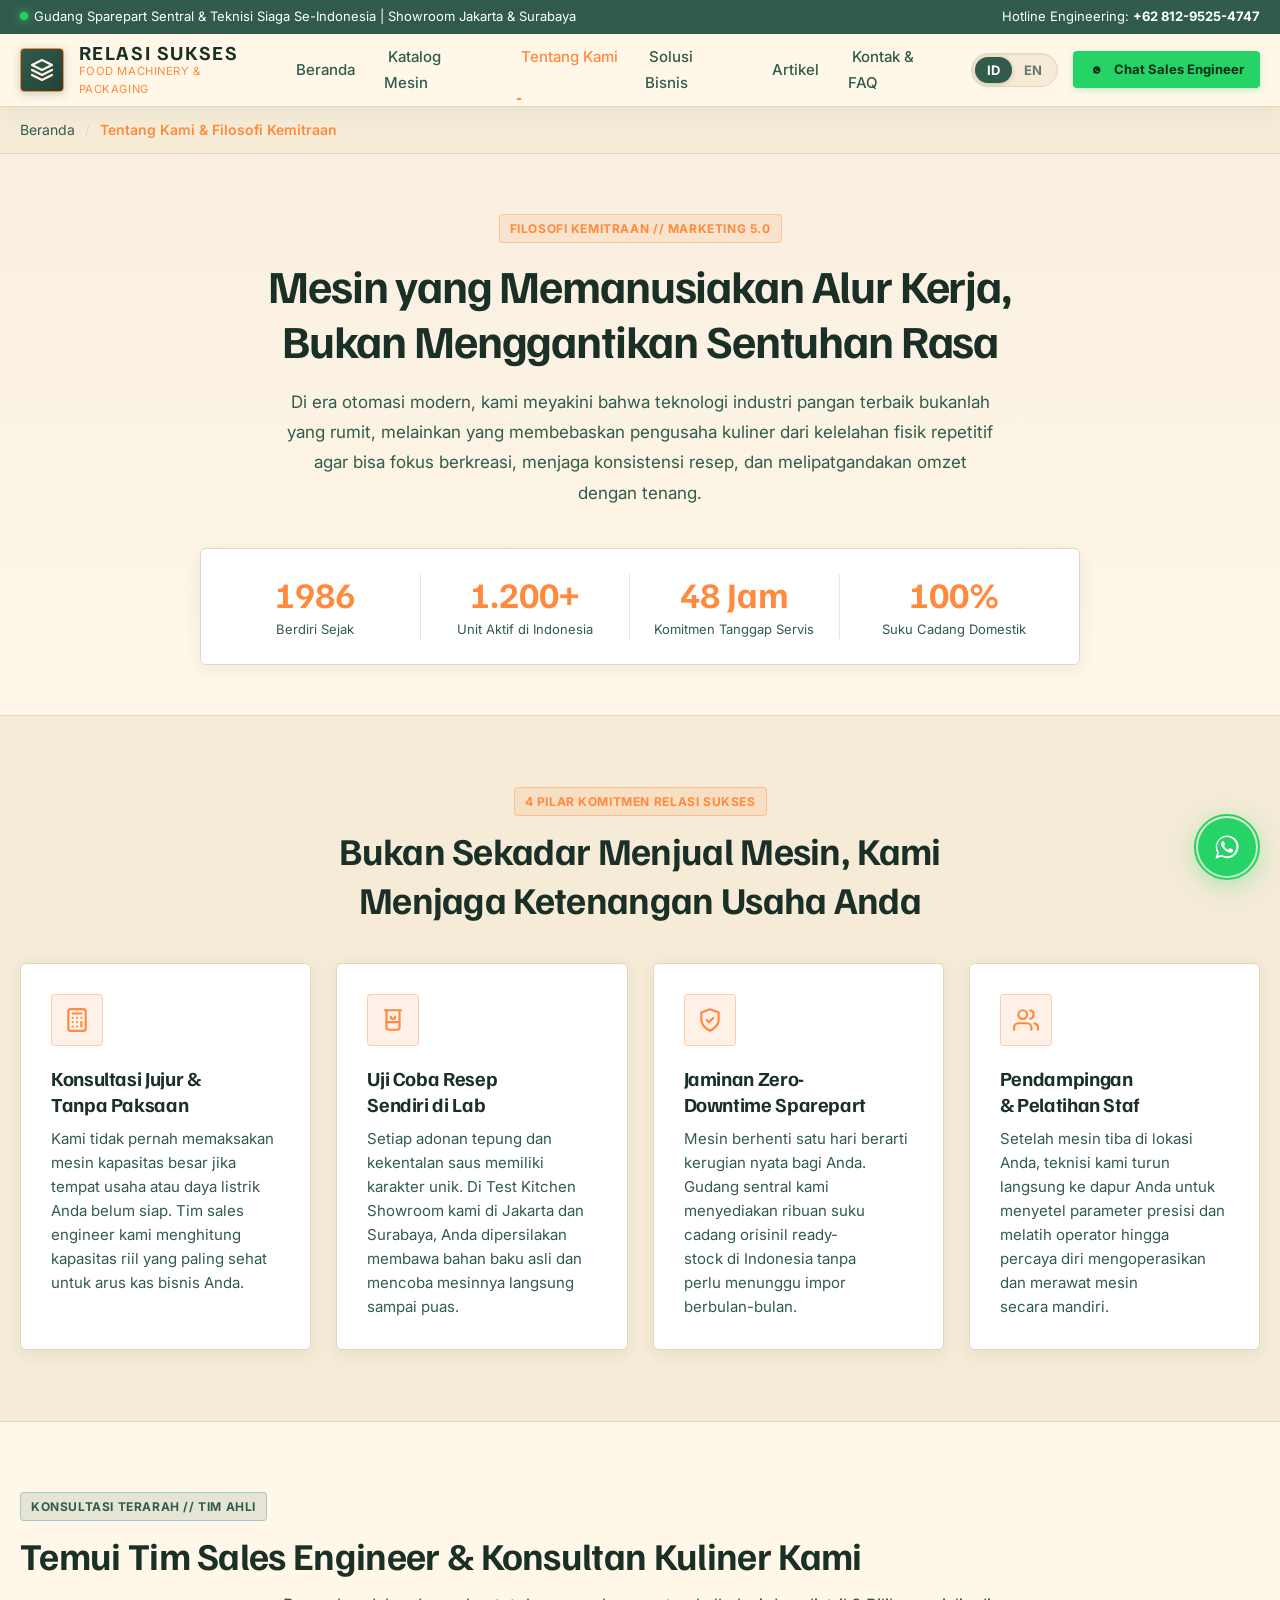
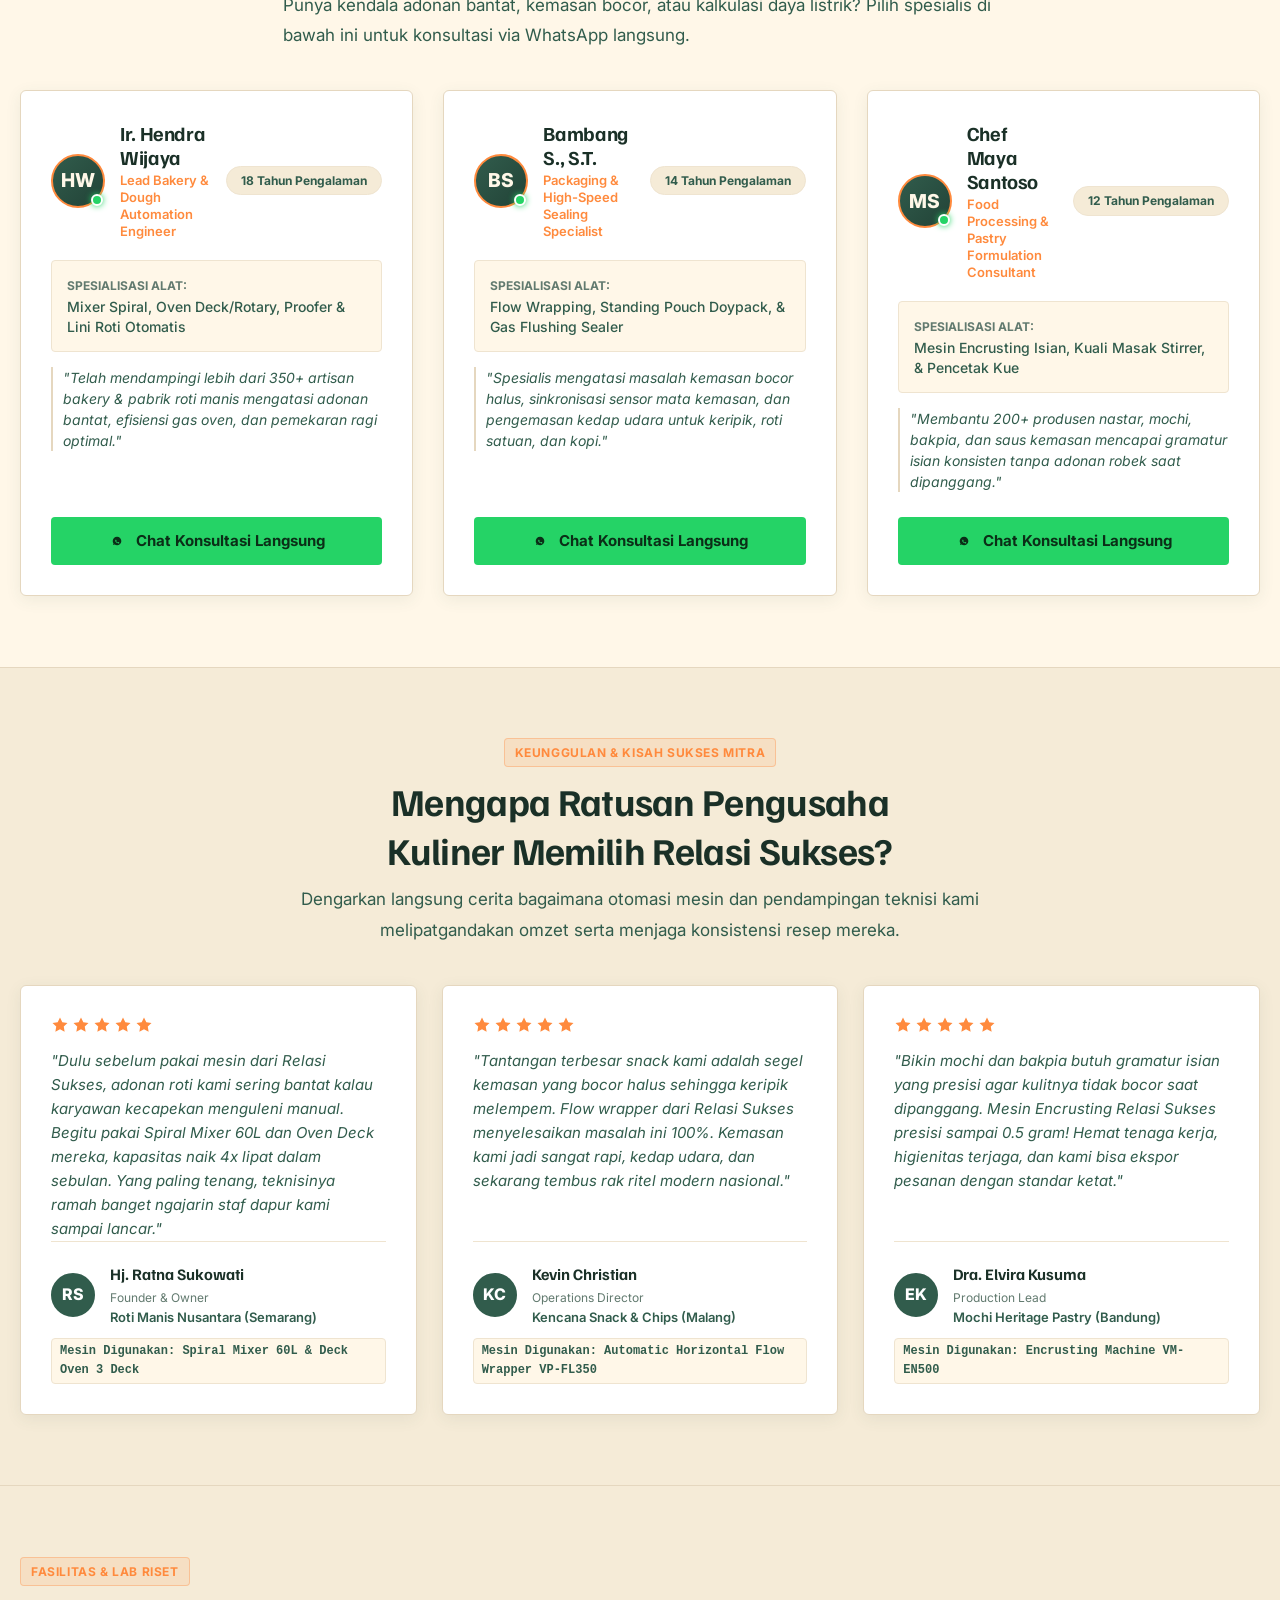
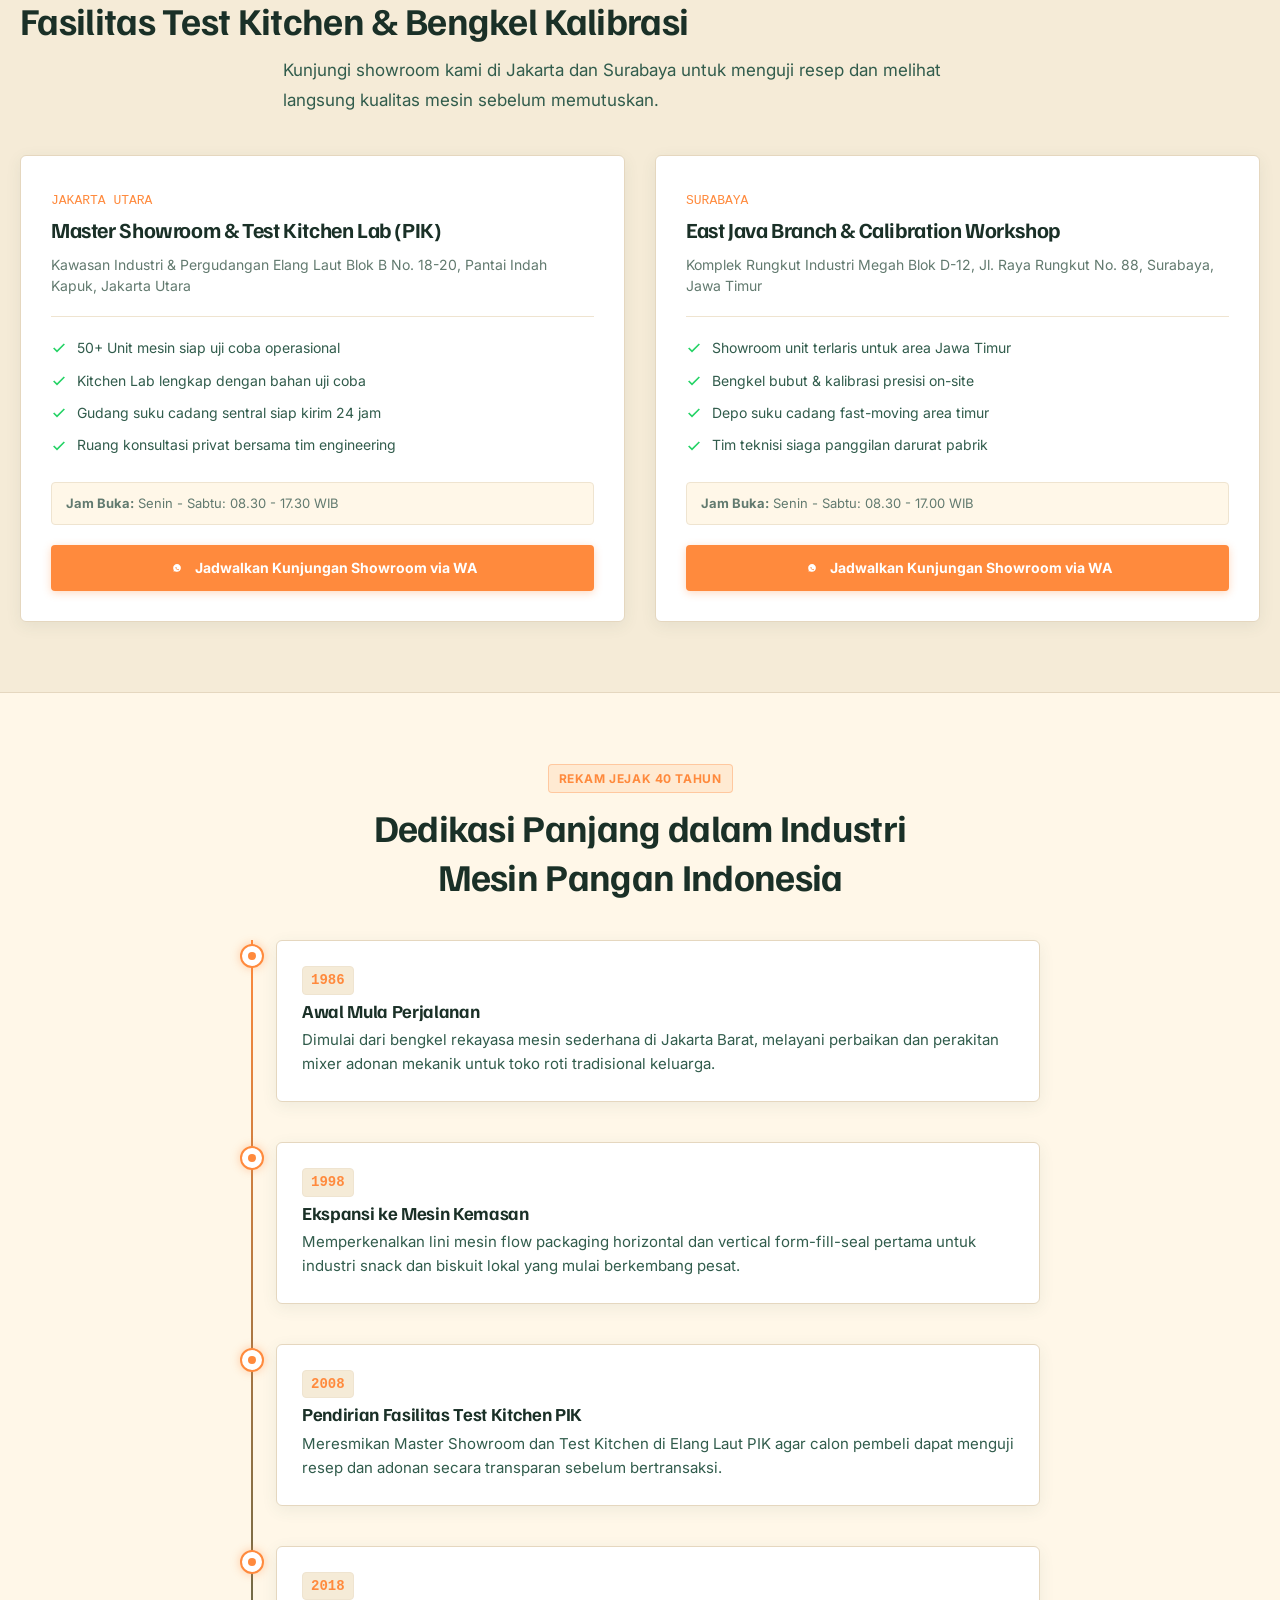
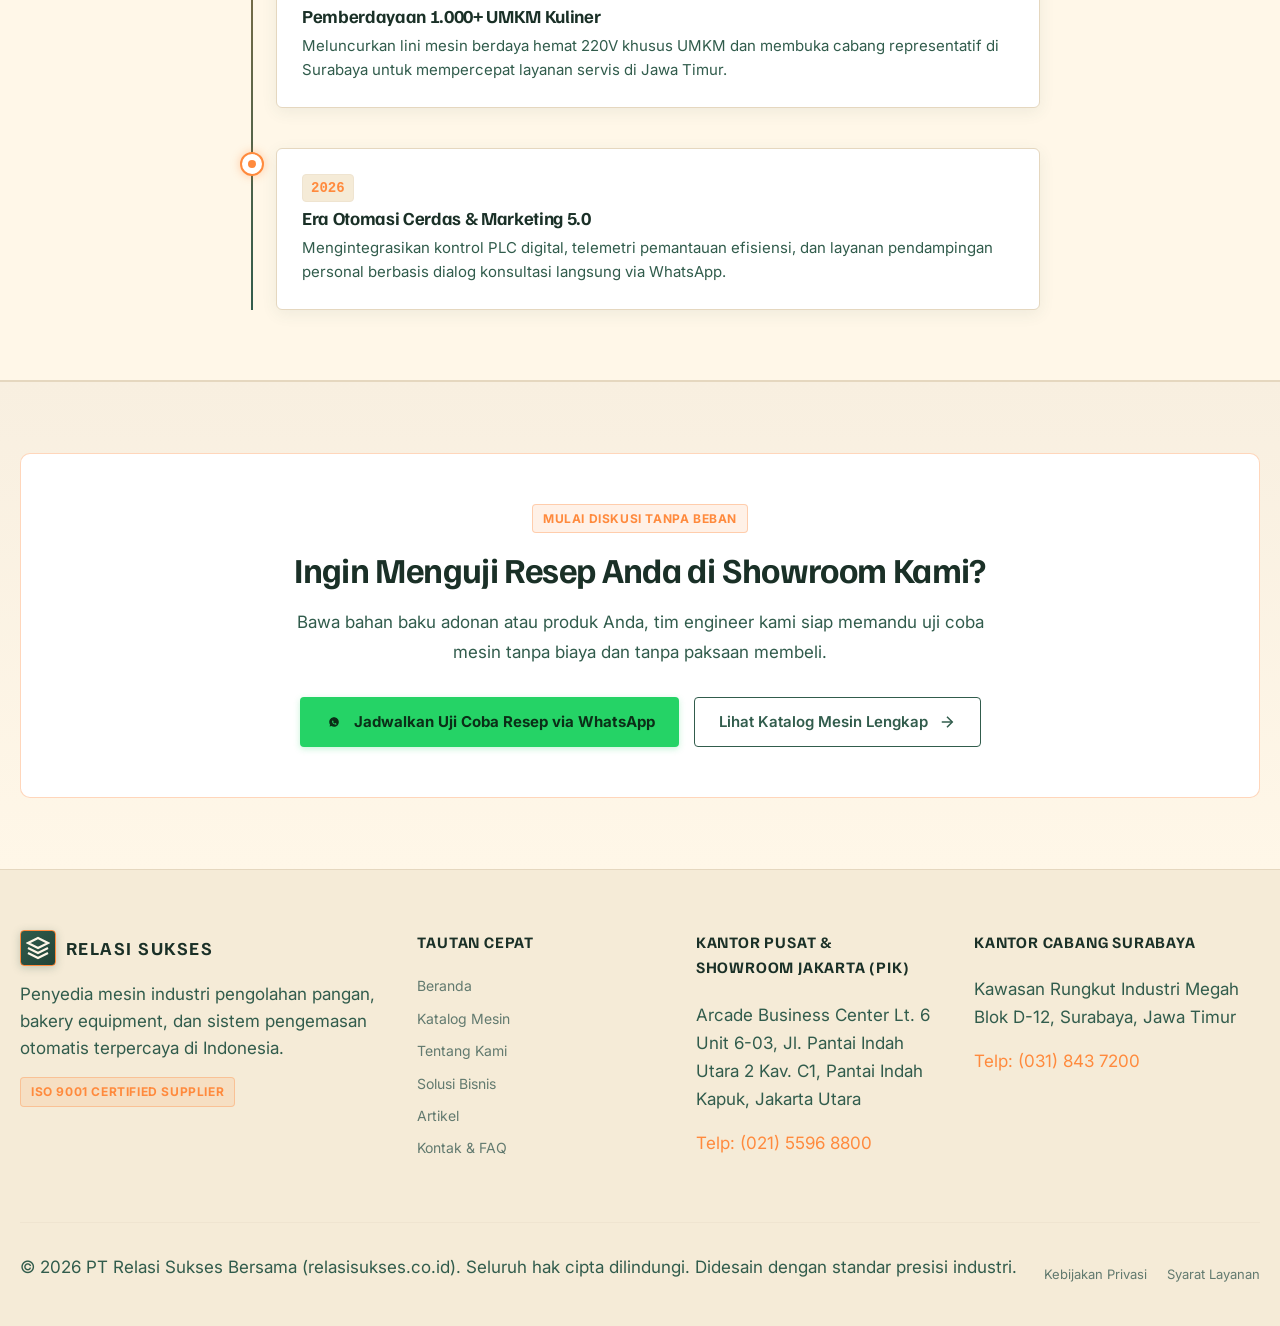
==== about.html @ 4e279198 "feat: add SEO agent skills, automation scripts, and design assets" ====
<!DOCTYPE html>
<html lang="id">
<head>
  <meta charset="UTF-8">
  <meta http-equiv="X-UA-Compatible" content="IE=edge">
  <meta name="viewport" content="width=device-width, initial-scale=1.0">
  <title>Tentang Kami &amp; Filosofi Kemitraan - Relasi Sukses</title>
  <meta name="description" content="Kenali filosofi kemitraan PT Relasi Sukses Bersama (relasisukses.co.id), direktori tim sales engineer &amp; konsultan kuliner kami, fasilitas test kitchen lab di Jakarta &amp; Surabaya, serta rekam jejak puluhan tahun mendampingi industri pangan Indonesia.">

  <!-- Google Fonts for High-Craft Industrial Typography -->
  <link rel="preconnect" href="https://fonts.googleapis.com">
  <link rel="preconnect" href="https://fonts.gstatic.com" crossorigin>
  <link href="https://fonts.googleapis.com/css2?family=Familjen+Grotesk:wght@500;700;800&family=Inter:wght@400;500;600;700&display=swap" rel="stylesheet">

  <!-- Stylesheets -->
  <link rel="stylesheet" href="css/tokens.css">
  <link rel="stylesheet" href="css/style.css">
  <link rel="stylesheet" href="css/about.css">
  <link rel="stylesheet" href="css/whatsapp-widget.css">
</head>
<body>

  <!-- Top Announcement Bar -->
  <aside class="top-announcement" aria-label="Announcement">
    <div class="container announcement-inner">
      <div class="status-indicator">
        <span class="status-dot"></span>
        <span id="top-announcement-text">Gudang Sparepart Sentral &amp; Teknisi Siaga Se-Indonesia | Showroom Jakarta &amp; Surabaya</span>
      </div>
      <div style="display: flex; gap: 15px; align-items: center;">
        <span>Hotline Engineering: <strong>+62 812-9525-4747</strong></span>
      </div>
    </div>
  </aside>

  <!-- Site Header -->
  <header class="site-header">
    <div class="container header-main">
      <a href="index.html" class="brand-logo" aria-label="Relasi Sukses Homepage">
        <div class="logo-symbol">
          <svg viewBox="0 0 24 24" fill="none" stroke="currentColor" stroke-width="2.2" stroke-linecap="round" stroke-linejoin="round">
            <path d="M12 2L2 7l10 5 10-5-10-5zM2 17l10 5 10-5M2 12l10 5 10-5"/>
          </svg>
        </div>
        <div class="logo-text">
          <span class="logo-title">RELASI SUKSES</span>
          <span class="logo-subtitle" id="nav-brand-tag">Industrial Machinery &amp; Automation</span>
        </div>
      </a>

      <!-- Desktop Navigation Menu -->
      <nav aria-label="Main Navigation">
        <ul class="nav-menu" id="nav-menu">
          <li><a href="index.html#home" class="nav-link" id="nav-link-home">Beranda</a></li>
          <li><a href="products.html" class="nav-link" id="nav-link-showcase">Katalog Mesin</a></li>
          <li><a href="about.html" class="nav-link active" id="nav-link-about">Tentang Kami</a></li>
          <li><a href="solutions.html" class="nav-link" id="nav-link-solutions">Solusi Bisnis</a></li>
          <li><a href="articles.html" class="nav-link" id="nav-link-articles">Artikel</a></li>
          <li><a href="contact.html" class="nav-link" id="nav-link-contact">Kontak &amp; FAQ</a></li>
        </ul>
      </nav>

      <!-- Language Switcher & Quick Contact Action -->
      <div class="header-actions">
        <div class="lang-toggle" role="group" aria-label="Language selection">
          <button type="button" class="lang-btn active" data-lang="id" aria-label="Switch to Indonesian">ID</button>
          <button type="button" class="lang-btn" data-lang="en" aria-label="Switch to English">EN</button>
        </div>

        <a id="nav-wa-btn" href="#" target="_blank" rel="noopener" class="btn btn-wa btn-sm">
          <svg width="18" height="18" viewBox="0 0 24 24" fill="currentColor">
            <path d="M12.031 6.172c-3.181 0-5.767 2.586-5.768 5.766-.001 1.298.38 2.27 1.019 3.287l-.582 2.128 2.182-.573c.978.58 1.911.928 3.145.929 3.178 0 5.767-2.587 5.768-5.766.001-3.187-2.575-5.77-5.764-5.771zm3.392 8.244c-.144.405-.837.774-1.17.824-.311.045-.698.034-1.85-.444-1.294-.537-2.13-1.849-2.196-1.936-.064-.087-.521-.692-.521-1.319 0-.626.326-.935.443-1.062.116-.127.255-.159.34-.159.085 0 .17.001.244.005.078.004.183-.029.287.218.106.254.361.88.393.945.032.064.053.14.01.223-.042.085-.064.138-.127.212-.064.074-.134.165-.192.222-.063.064-.13.133-.056.26.074.127.329.544.706.88.486.433.896.568 1.023.632.127.063.201.053.276-.032.074-.085.318-.371.403-.498.085-.127.17-.106.286-.064.116.043.742.35.869.414.127.064.212.095.244.148.031.053.031.307-.113.712z"/>
          </svg>
          <span id="nav-wa-text">Chat Sales Engineer</span>
        </a>

        <button type="button" class="mobile-menu-btn" id="mobile-menu-btn" aria-label="Open mobile menu">
          <svg width="24" height="24" viewBox="0 0 24 24" fill="none" stroke="currentColor" stroke-width="2">
            <line x1="3" y1="12" x2="21" y2="12"></line>
            <line x1="3" y1="6" x2="21" y2="6"></line>
            <line x1="3" y1="18" x2="21" y2="18"></line>
          </svg>
        </button>
      </div>
    </div>
  </header>

  <!-- Breadcrumb Bar -->
  <nav class="showcase-breadcrumb-bar" aria-label="Breadcrumb navigation">
    <div class="container">
      <ul class="breadcrumb-list" id="about-breadcrumbs">
        <li><a href="index.html" id="bc-home">Beranda</a></li>
        <li class="separator">/</li>
        <li class="current" id="bc-current">Tentang Kami &amp; Filosofi Kemitraan</li>
      </ul>
    </div>
  </nav>

  <main>
    <!-- ============================================================
         1. HERO MANIFESTO SECTION (MARKETING 5.0)
         ============================================================ -->
    <section class="about-hero-section" aria-labelledby="manifesto-title">
      <div class="container">
        <div class="about-manifesto-box">
          <span class="badge-tag badge-gold" id="manifesto-badge">Filosofi Kemitraan // Marketing 5.0</span>
          <h1 class="manifesto-title" id="manifesto-title">Mesin yang Memanusiakan Alur Kerja, Bukan Menggantikan Sentuhan Rasa</h1>
          <p class="manifesto-lead" id="manifesto-lead">Di era otomasi modern, kami meyakini bahwa teknologi industri pangan terbaik bukanlah yang rumit, melainkan yang membebaskan pengusaha kuliner dari kelelahan fisik repetitif agar bisa fokus berkreasi, menjaga konsistensi resep, dan melipatgandakan omzet dengan tenang.</p>

          <div class="about-stats-grid" id="manifesto-stats-grid">
            <!-- Dynamically populated by about-page.js -->
          </div>
        </div>
      </div>
    </section>

    <!-- ============================================================
         2. 4 PILLARS OF HUMAN-CENTERED PARTNERSHIP
         ============================================================ -->
    <section class="section-padding pillars-section" aria-labelledby="pillars-title">
      <div class="container">
        <div class="section-header-block" style="text-align: center; max-width: 760px; margin: 0 auto;">
          <span class="badge-tag badge-gold" id="pillars-badge">4 Komitmen Inti Relasi Sukses</span>
          <h2 class="section-heading" id="pillars-title" style="margin-top: 10px;">Bukan Sekadar Jual Mesin, Kami Partner Pertumbuhan Bisnis Anda</h2>
        </div>

        <div class="pillars-grid" id="pillars-grid">
          <!-- Dynamically populated by about-page.js -->
        </div>
      </div>
    </section>

    <!-- ============================================================
         3. INTERACTIVE SPECIALIST DIRECTORY (DIREKTORI AHLI)
         ============================================================ -->
    <section class="section-padding specialists-section" aria-labelledby="specialists-title">
      <div class="container">
        <div class="section-header-block">
          <span class="badge-tag badge-blue" id="specialists-badge">Konsultasi Teknis Langsung</span>
          <h2 class="section-heading" id="specialists-title" style="margin-top: 10px;">Kenali Tim Sales Engineer &amp; Konsultan Kuliner Kami</h2>
          <p class="section-subheading" id="specialists-subtitle">Menghadapi tantangan adonan bantat, kemasan bocor halus, atau daya listrik pabrik? Konsultasikan langsung dengan spesialis bidangnya melalui WhatsApp tanpa biaya.</p>
        </div>

        <div class="specialists-grid" id="specialists-grid">
          <!-- Dynamically populated by about-page.js -->
        </div>
      </div>
    </section>

    <!-- ============================================================
         4. WHY US / PARTNER SUCCESS STORIES & TESTIMONIALS
         ============================================================ -->
    <section class="section-padding whyus-section" id="whyus" aria-labelledby="whyus-title">
      <div class="container">
        <div class="section-header-block" style="text-align: center; max-width: 760px; margin: 0 auto;">
          <span class="badge-tag badge-gold" id="whyus-badge">Keunggulan &amp; Kisah Sukses Mitra</span>
          <h2 class="section-heading" id="whyus-title" style="margin-top: 10px;">Mengapa Ratusan Pengusaha Kuliner Memilih Relasi Sukses?</h2>
          <p class="section-subheading" id="whyus-subtitle">Dengarkan langsung cerita bagaimana otomasi mesin dan pendampingan teknisi kami melipatgandakan omzet serta menjaga konsistensi resep mereka.</p>
        </div>

        <div class="whyus-testimonials-grid" id="whyus-testimonials-grid">
          <!-- Dynamically populated by about-page.js -->
        </div>
      </div>
    </section>

    <!-- ============================================================
         5. LAB & SHOWROOM FACILITIES
         ============================================================ -->
    <section class="section-padding facilities-section" aria-labelledby="facilities-title">
      <div class="container">
        <div class="section-header-block">
          <span class="badge-tag badge-gold" id="facilities-badge">Fasilitas &amp; Lab Riset</span>
          <h2 class="section-heading" id="facilities-title" style="margin-top: 10px;">Test Kitchen Laboratories &amp; Bengkel Kalibrasi</h2>
          <p class="section-subheading" id="facilities-subtitle">Kunjungi showroom kami di Jakarta dan Surabaya untuk menguji resep dan melihat langsung kualitas mesin sebelum memutuskan.</p>
        </div>

        <div class="facilities-grid" id="facilities-grid">
          <!-- Dynamically populated by about-page.js -->
        </div>
      </div>
    </section>

    <!-- ============================================================
         5. 40-YEAR MILESTONE TIMELINE (1986 - 2026)
         ============================================================ -->
    <section class="section-padding timeline-section" aria-labelledby="milestones-title">
      <div class="container">
        <div class="section-header-block" style="text-align: center; max-width: 760px; margin: 0 auto;">
          <span class="badge-tag badge-gold" id="milestones-badge">Rekam Jejak 40 Tahun</span>
          <h2 class="section-heading" id="milestones-title" style="margin-top: 10px;">Dedikasi Panjang dalam Industri Mesin Pangan Indonesia</h2>
        </div>

        <div class="timeline-track" id="timeline-track">
          <!-- Dynamically populated by about-page.js -->
        </div>
      </div>
    </section>

    <!-- ============================================================
         6. CASUAL CTA BANNER (MARKETING 5.0 DIALOGUE)
         ============================================================ -->
    <section class="section-padding cta-section" id="about-cta-section" style="background: linear-gradient(180deg, #F8EFE0 0%, var(--bg-page) 100%); border-top: 1px solid var(--border-light);">
      <div class="container">
        <div class="cta-banner-card" style="background: var(--bg-surface); border: 1px solid var(--accent-gold-border); border-radius: var(--radius-lg); padding: 50px 40px; text-align: center; box-shadow: var(--shadow-modal);">
          <span class="badge-tag badge-gold" id="cta-badge">Mulai Diskusi Tanpa Beban</span>
          <h2 class="section-heading" id="cta-title" style="margin-top: 14px; margin-bottom: 15px; font-size: 2.2rem;">Ingin Menguji Resep Anda di Showroom Kami?</h2>
          <p class="section-subheading" id="cta-desc" style="max-width: 700px; margin: 0 auto 30px auto;">Bawa bahan baku adonan atau produk Anda, tim engineer kami siap memandu uji coba mesin tanpa biaya dan tanpa paksaan membeli.</p>

          <div style="display: flex; gap: 15px; justify-content: center; flex-wrap: wrap;">
            <a id="cta-wa-btn" href="#" target="_blank" rel="noopener" class="btn btn-wa btn-lg">
              <svg width="20" height="20" viewBox="0 0 24 24" fill="currentColor">
                <path d="M12.031 6.172c-3.181 0-5.767 2.586-5.768 5.766-.001 1.298.38 2.27 1.019 3.287l-.582 2.128 2.182-.573c.978.58 1.911.928 3.145.929 3.178 0 5.767-2.587 5.768-5.766.001-3.187-2.575-5.77-5.764-5.771zm3.392 8.244c-.144.405-.837.774-1.17.824-.311.045-.698.034-1.85-.444-1.294-.537-2.13-1.849-2.196-1.936-.064-.087-.521-.692-.521-1.319 0-.626.326-.935.443-1.062.116-.127.255-.159.34-.159.085 0 .17.001.244.005.078.004.183-.029.287.218.106.254.361.88.393.945.032.064.053.14.01.223-.042.085-.064.138-.127.212-.064.074-.134.165-.192.222-.063.064-.13.133-.056.26.074.127.329.544.706.88.486.433.896.568 1.023.632.127.063.201.053.276-.032.074-.085.318-.371.403-.498.085-.127.17-.106.286-.064.116.043.742.35.869.414.127.064.212.095.244.148.031.053.031.307-.113.712z"/>
              </svg>
              <span id="cta-wa-text">Jadwalkan Uji Coba Resep via WhatsApp</span>
            </a>
            <a id="cta-catalog-btn" href="products.html" class="btn btn-ghost btn-lg">
              <span id="cta-catalog-text">Lihat Katalog Mesin Lengkap</span>
              <svg width="18" height="18" viewBox="0 0 24 24" fill="none" stroke="currentColor" stroke-width="2">
                <line x1="5" y1="12" x2="19" y2="12"></line>
                <polyline points="12 5 19 12 12 19"></polyline>
              </svg>
            </a>
          </div>
        </div>
      </div>
    </section>
  </main>

  <!-- Site Footer -->
  <footer class="site-footer">
    <div class="container">
      <div class="footer-grid">
        <div>
          <div style="display: flex; align-items: center; gap: 10px; margin-bottom: 15px;">
            <div class="logo-symbol" style="width: 36px; height: 36px;">
              <svg width="20" height="20" viewBox="0 0 24 24" fill="none" stroke="currentColor" stroke-width="2.2">
                <path d="M12 2L2 7l10 5 10-5-10-5zM2 17l10 5 10-5M2 12l10 5 10-5"/>
              </svg>
            </div>
            <span class="logo-title" style="font-size: 1.15rem;">RELASI SUKSES</span>
          </div>
          <p id="footer-about-text" style="line-height: 1.6; margin-bottom: 15px;">PT Relasi Sukses Bersama - Penyedia mesin industri pengolahan pangan, bakery equipment, dan sistem pengemasan otomatis terpercaya di Indonesia.</p>
          <span class="badge-tag badge-gold">ISO 9001 Certified Supplier</span>
        </div>

        <div>
          <div class="footer-col-title" id="footer-quicklinks-title">Tautan Cepat</div>
          <ul class="footer-links-list">
            <li><a href="index.html#home">Beranda</a></li>
            <li><a href="products.html">Katalog Mesin</a></li>
            <li><a href="about.html">Tentang Kami</a></li>
            <li><a href="solutions.html">Solusi Bisnis</a></li>
            <li><a href="articles.html">Artikel</a></li>
            <li><a href="contact.html">Kontak &amp; FAQ</a></li>
          </ul>
        </div>

        <div>
          <div class="footer-col-title" id="footer-head-title">Showroom Jakarta</div>
          <div class="footer-address-block">
            <p id="footer-head-addr">Arcade Business Center Lt. 6 Unit 6-03, Pantai Indah Kapuk (PIK), Jakarta Utara 14460</p>
            <p style="margin-top: 5px; color: var(--accent-gold);">Telp: (021) 5596 8800</p>
          </div>
        </div>

        <div>
          <div class="footer-col-title" id="footer-branch-title">Cabang Surabaya</div>
          <div class="footer-address-block">
            <p id="footer-branch-addr">Komplek Rungkut Industri Megah Blok D-12, Surabaya, Jawa Timur 60293</p>
            <p style="margin-top: 5px; color: var(--accent-gold);">Telp: (031) 843 7200</p>
          </div>
        </div>
      </div>

      <div class="footer-bottom-bar">
        <p id="footer-legal-notice">© 2026 PT Relasi Sukses Bersama (relasisukses.co.id). Seluruh hak cipta dilindungi. Didesain dengan standar presisi industri.</p>
        <div style="display: flex; gap: 20px;">
          <a href="#" class="text-muted" style="font-size: 0.8125rem;" id="footer-privacy-link">Kebijakan Privasi</a>
          <a href="#" class="text-muted" style="font-size: 0.8125rem;" id="footer-terms-link">Syarat Layanan</a>
        </div>
      </div>
    </div>
  </footer>

  <!-- Chatura-Standard Floating WhatsApp Widget -->
  <div class="wa-widget" id="waWidget"></div>

  <!-- Navigation & Application Controller Modules -->
  <script src="js/nav.js"></script>
  <script type="module" src="js/about-page.js"></script>
</body>
</html>
---- css/tokens.css ----
/**
 * Design Tokens - RELASI SUKSES (PT Relasi Sukses Bersama)
 * Color Combo Layout:
 * - Background: Warm Ivory (#FFF7E8)
 * - Primary: Sky Blue / Spruce Teal (#315C4C)
 * - Secondary: Tangerine (#FF8A3D)
 */
:root {
  /* Core Layout Backgrounds */
  --bg-page: #FFF7E8;                 /* Warm Ivory base */
  --bg-page-dark: #F5EBD7;            /* Deep Warm Ivory for alternate sections & footer */
  --bg-surface: #FFFFFF;              /* Crisp White card surface */
  --bg-surface-elevated: #FFFDF9;     /* Elevated Warm White */
  --bg-surface-hover: #FFF1DB;        /* Warm Ivory Hover tint */
  --bg-input: #FFFFFF;                /* Form input background */

  /* Text Colors (Engineered for AA+ High-Contrast on Warm Ivory) */
  --text-primary: #1A3027;            /* Deep Forest Slate */
  --text-secondary: #315C4C;          /* Primary Sky Blue / Spruce Teal */
  --text-muted: #627A6F;              /* Muted Slate-Teal */
  --text-dim: #8BA196;                /* Subtle text */

  /* Primary Brand: Sky Blue / Spruce Teal (#315C4C) */
  --brand-primary: #315C4C;
  --brand-primary-hover: #244539;
  --brand-primary-soft: rgba(49, 92, 76, 0.10);
  --brand-primary-border: rgba(49, 92, 76, 0.25);

  /* Secondary: Tangerine (#FF8A3D) */
  --accent-gold: #FF8A3D;             /* Tangerine */
  --accent-gold-hover: #E87428;
  --accent-gold-soft: rgba(255, 138, 61, 0.12);
  --accent-gold-border: rgba(255, 138, 61, 0.35);

  --accent-secondary: #FF8A3D;
  --accent-secondary-hover: #E87428;
  --accent-secondary-soft: rgba(255, 138, 61, 0.12);
  --accent-secondary-border: rgba(255, 138, 61, 0.35);

  --accent-blue: #315C4C;
  --accent-blue-soft: rgba(49, 92, 76, 0.12);

  --accent-green: #2E7D32;
  --accent-green-bright: #25D366;
  --accent-green-soft: rgba(37, 211, 102, 0.12);

  --accent-danger: #D32F2F;

  /* Borders & Dividers */
  --border-light: #E5D7BF;
  --border-subtle: #EFE4D0;
  --border-focus: #315C4C;

  /* Shadows (Adapted for Light Theme Warm Ivory) */
  --shadow-flat: 0 1px 3px rgba(49, 92, 76, 0.08);
  --shadow-raised: 0 4px 16px rgba(49, 92, 76, 0.08);
  --shadow-card-hover: 0 12px 28px rgba(49, 92, 76, 0.14), 0 0 12px rgba(255, 138, 61, 0.25);
  --shadow-floating: 0 16px 36px rgba(49, 92, 76, 0.16);
  --shadow-overlay: 0px 14px 45px rgba(26, 48, 39, 0.35);

  /* Spacing (5px Base Grid) */
  --space-1: 5px;
  --space-2: 10px;
  --space-3: 15px;
  --space-4: 20px;
  --space-5: 25px;
  --space-6: 30px;
  --space-7: 35px;
  --space-8: 40px;
  --space-10: 50px;
  --space-12: 60px;
  --space-16: 80px;

  /* Border Radius */
  --radius-sm: 4px;
  --radius-md: 6px;
  --radius-lg: 10px;
  --radius-pill: 9999px;

  /* Typography Families */
  --font-family-display: "Familjen Grotesk", "Plus Jakarta Sans", "Helvetica Neue", Arial, sans-serif;
  --font-family-body: "Inter", "Helvetica Neue", Arial, sans-serif;
  --font-family-mono: "Menlo", monospace;

  /* Fluid Typography Scale (Smoothly adapts across 360px - 1440px viewport) */
  --font-size-xs: clamp(0.7rem, 0.66rem + 0.18vw, 0.75rem);       /* 11.2px - 12px */
  --font-size-sm: clamp(0.8125rem, 0.78rem + 0.18vw, 0.875rem);   /* 13px - 14px */
  --font-size-base: clamp(0.9375rem, 0.89rem + 0.25vw, 1.0625rem); /* 15px - 17px */
  --font-size-md: clamp(1.0625rem, 1rem + 0.35vw, 1.25rem);       /* 17px - 20px */
  --font-size-lg: clamp(1.25rem, 1.15rem + 0.55vw, 1.5rem);       /* 20px - 24px */
  --font-size-xl: clamp(1.45rem, 1.3rem + 0.85vw, 1.875rem);      /* 23.2px - 30px */
  --font-size-2xl: clamp(1.75rem, 1.48rem + 1.4vw, 2.375rem);     /* 28px - 38px */
  --font-size-3xl: clamp(2rem, 1.62rem + 2vw, 2.875rem);          /* 32px - 46px */
  --font-size-hero: clamp(2.15rem, 1.65rem + 2.8vw, 3.65rem);     /* 34.4px - 58.4px */

  /* Proportional Line Heights (Vertical Rhythm) */
  --line-height-tight: 1.18;
  --line-height-heading: 1.28;
  --line-height-body: 1.65;
  --line-height-relaxed: 1.78;

  /* Fluid Section & Vertical Rhythm Spacing */
  --space-section: clamp(40px, 5.5vw, 80px);
  --space-section-hero: clamp(48px, 7vw, 100px);
  --space-paragraph-gap: clamp(14px, 1.2vw, 20px);

  /* Max Container Width */
  --container-max: 1399px;
  --transition-fast: 180ms cubic-bezier(0.16, 1, 0.3, 1);
  --transition-normal: 250ms cubic-bezier(0.16, 1, 0.3, 1);
}
---- css/style.css ----
/**
 * VECTRO INDUSTRIAL - Core Stylesheet
 * Architectural Standard: Clean CSS, Design Token Integration, Accessible & High-Craft Utilitarian
 */

@import url("./tokens.css");
@import url("./whatsapp-widget.css");

/* -------------------------------------------------------------
   RESET & BASE STYLES
------------------------------------------------------------- */
*, *::before, *::after {
  box-sizing: border-box;
  margin: 0;
  padding: 0;
}

html {
  font-size: 16px;
  scroll-behavior: smooth;
  -webkit-text-size-adjust: 100%;
}

body {
  background-color: var(--bg-page);
  color: var(--text-primary);
  font-family: var(--font-family-body);
  font-size: 1rem;
  line-height: 1.6;
  overflow-x: hidden;
  background-image: 
    radial-gradient(circle at 10% 20%, rgba(245, 235, 215, 0.7) 0%, transparent 40%),
    radial-gradient(circle at 90% 80%, rgba(245, 235, 215, 0.6) 0%, transparent 45%),
    linear-gradient(rgba(49, 92, 76, 0.04) 1px, transparent 1px),
    linear-gradient(90deg, rgba(49, 92, 76, 0.04) 1px, transparent 1px);
  background-size: 100% 100%, 100% 100%, 40px 40px, 40px 40px;
}

a {
  color: inherit;
  text-decoration: none;
}

button {
  font-family: inherit;
  cursor: pointer;
  border: none;
  background: none;
  outline: none;
}

button:focus-visible, a:focus-visible, input:focus-visible, select:focus-visible {
  outline: 2px solid var(--accent-gold);
  outline-offset: 2px;
}

img, svg {
  display: block;
  max-width: 100%;
}

/* -------------------------------------------------------------
   PROPORTIONAL TYPOGRAPHY & VERTICAL RHYTHM (UI/UX PRO MAX)
------------------------------------------------------------- */
h1, h2, h3, h4, h5, h6 {
  font-family: var(--font-family-display);
  color: var(--text-primary);
  font-weight: 700;
  line-height: var(--line-height-heading);
  letter-spacing: -0.018em;
  margin-bottom: 0.5em;
  text-wrap: balance;
}

h1 {
  font-size: var(--font-size-3xl);
  line-height: var(--line-height-tight);
  letter-spacing: -0.025em;
}

h2 {
  font-size: var(--font-size-2xl);
  line-height: var(--line-height-heading);
}

h3 {
  font-size: var(--font-size-xl);
}

h4 {
  font-size: var(--font-size-lg);
}

h5 {
  font-size: var(--font-size-md);
}

h6 {
  font-size: var(--font-size-base);
}

p {
  font-size: var(--font-size-base);
  line-height: var(--line-height-body);
  color: var(--text-secondary);
  margin-bottom: var(--space-paragraph-gap);
  text-wrap: pretty;
}

p:last-child {
  margin-bottom: 0;
}

/* -------------------------------------------------------------
   LAYOUT CONTAINERS & UTILITIES
------------------------------------------------------------- */
.container {
  width: 100%;
  max-width: var(--container-max);
  margin-left: auto;
  margin-right: auto;
  padding-left: var(--space-4);
  padding-right: var(--space-4);
}

.section-padding {
  padding-top: var(--space-section);
  padding-bottom: var(--space-section);
}

.text-gold { color: var(--accent-gold); }
.text-blue { color: var(--accent-blue); }
.text-green { color: var(--accent-green-bright); }
.text-muted { color: var(--text-muted); }

.badge-tag {
  display: inline-flex;
  align-items: center;
  gap: var(--space-1);
  padding: 4px 10px;
  font-size: 0.75rem;
  font-weight: 700;
  text-transform: uppercase;
  letter-spacing: 0.05em;
  border-radius: var(--radius-sm);
}

.badge-gold {
  background: var(--accent-gold-soft);
  color: var(--accent-gold);
  border: 1px solid var(--accent-gold-border);
}

.badge-blue {
  background: var(--accent-blue-soft);
  color: var(--accent-blue);
  border: 1px solid rgba(32, 152, 209, 0.35);
}

.badge-green {
  background: var(--accent-green-soft);
  color: var(--accent-green-bright);
  border: 1px solid rgba(37, 211, 102, 0.35);
}

/* -------------------------------------------------------------
   HEADER & NAVIGATION
------------------------------------------------------------- */
.site-header {
  position: sticky;
  top: 0;
  z-index: 100;
  background-color: rgba(255, 247, 232, 0.95);
  backdrop-filter: blur(10px);
  -webkit-backdrop-filter: blur(10px);
  border-bottom: 1px solid var(--border-light);
  box-shadow: 0 4px 20px rgba(49, 92, 76, 0.06);
}

.top-announcement {
  background: var(--brand-primary);
  border-bottom: 1px solid rgba(0, 0, 0, 0.08);
  padding: 6px 0;
  font-size: 0.8125rem;
  color: #E8F3EE;
}

.top-announcement strong,
.top-announcement span {
  color: #FFFFFF;
}

.announcement-inner {
  display: flex;
  justify-content: space-between;
  align-items: center;
  flex-wrap: wrap;
  gap: var(--space-2);
}

.status-indicator {
  display: inline-flex;
  align-items: center;
  gap: 6px;
  color: var(--text-secondary);
}

.status-dot {
  width: 8px;
  height: 8px;
  border-radius: 50%;
  background: var(--accent-green-bright);
  box-shadow: 0 0 8px var(--accent-green-bright);
  animation: pulse-dot 2s infinite ease-in-out;
}

@keyframes pulse-dot {
  0%, 100% { opacity: 1; transform: scale(1); }
  50% { opacity: 0.5; transform: scale(0.85); }
}

.header-main {
  display: flex;
  align-items: center;
  justify-content: space-between;
  height: 72px;
  gap: var(--space-4);
}

.brand-logo {
  display: flex;
  align-items: center;
  gap: var(--space-3);
  text-decoration: none;
}

.logo-symbol {
  width: 44px;
  height: 44px;
  background: linear-gradient(135deg, #315C4C 0%, #224337 100%);
  border: 1px solid var(--accent-gold);
  border-radius: var(--radius-sm);
  display: flex;
  align-items: center;
  justify-content: center;
  box-shadow: 0 2px 8px rgba(49, 92, 76, 0.25);
}

.logo-symbol svg {
  width: 24px;
  height: 24px;
  color: #FFF7E8;
}

.logo-text {
  display: flex;
  flex-direction: column;
}

.logo-title {
  font-family: var(--font-family-display);
  font-size: 1.25rem;
  font-weight: 800;
  letter-spacing: 0.08em;
  color: var(--text-primary);
  line-height: 1.1;
}

.logo-subtitle {
  font-size: 0.7rem;
  letter-spacing: 0.05em;
  text-transform: uppercase;
  color: var(--accent-gold);
}

.nav-menu {
  display: flex;
  align-items: center;
  list-style: none;
  gap: var(--space-5);
}

.nav-link {
  font-size: 0.9375rem;
  font-weight: 500;
  color: var(--text-secondary);
  transition: color var(--transition-fast);
  padding: 8px 4px;
  position: relative;
}

.nav-link:hover, .nav-link.active {
  color: var(--accent-gold);
}

.nav-link.active::after {
  content: "";
  position: absolute;
  bottom: 0;
  left: 0;
  width: 100%;
  height: 2px;
  background: var(--accent-gold);
}

.header-actions {
  display: flex;
  align-items: center;
  gap: var(--space-3);
}

/* Language Switcher */
.lang-toggle {
  display: inline-flex;
  align-items: center;
  background: var(--bg-page-dark);
  border: 1px solid var(--border-light);
  border-radius: var(--radius-pill);
  padding: 3px;
  box-shadow: inset 0 1px 2px rgba(49, 92, 76, 0.08);
}

.lang-btn {
  padding: 5px 12px;
  font-size: 0.8125rem;
  font-weight: 700;
  color: var(--text-muted);
  border-radius: var(--radius-pill);
  transition: all var(--transition-fast);
}

.lang-btn.active {
  background: var(--brand-primary);
  color: #FFFFFF;
  box-shadow: 0 1px 4px rgba(49, 92, 76, 0.3);
}

/* -------------------------------------------------------------
   GLOBAL BREADCRUMB BAR (Clean Horizontal Reset, No Bullets)
------------------------------------------------------------- */
.showcase-breadcrumb-bar,
.breadcrumb-bar {
  background: var(--bg-page-dark);
  border-bottom: 1px solid var(--border-light);
  padding: 12px 0;
  font-size: 0.875rem;
}

.breadcrumb-list {
  display: flex !important;
  align-items: center !important;
  flex-direction: row !important;
  flex-wrap: wrap;
  gap: var(--space-2);
  list-style: none !important;
  list-style-type: none !important;
  margin: 0 !important;
  padding: 0 !important;
}

.breadcrumb-list li,
.breadcrumb-item {
  display: inline-flex !important;
  align-items: center !important;
  color: var(--text-muted);
  list-style: none !important;
  list-style-type: none !important;
  margin: 0 !important;
  padding: 0 !important;
}

.breadcrumb-list li a,
.breadcrumb-item a {
  color: var(--text-secondary);
  text-decoration: none;
  transition: color var(--transition-fast);
}

.breadcrumb-list li a:hover,
.breadcrumb-item a:hover {
  color: var(--accent-gold);
}

.breadcrumb-list li.current,
.breadcrumb-list li.active,
.breadcrumb-item.active {
  color: var(--accent-gold);
  font-weight: 600;
}

.breadcrumb-list li.separator,
.breadcrumb-separator {
  color: var(--border-light);
  user-select: none;
  padding: 0 4px;
}

.mobile-menu-btn {
  display: none;
  width: 44px;
  height: 44px;
  align-items: center;
  justify-content: center;
  border: 1px solid var(--border-light);
  border-radius: var(--radius-sm);
  color: var(--text-primary);
  background: var(--bg-surface);
}

/* -------------------------------------------------------------
   BUTTON COMPONENTS (Matching DESIGN.md)
------------------------------------------------------------- */
.btn {
  display: inline-flex;
  align-items: center;
  justify-content: center;
  gap: var(--space-2);
  padding: 12px 24px;
  font-size: 0.9375rem;
  font-weight: 600;
  border-radius: var(--radius-sm);
  transition: all var(--transition-normal);
  text-decoration: none;
  white-space: nowrap;
}

.btn-primary {
  background: var(--accent-gold);
  color: #FFFFFF;
  box-shadow: 0 2px 8px rgba(255, 138, 61, 0.32);
  font-weight: 700;
}

.btn-primary:hover {
  background: var(--accent-gold-hover);
  transform: translateY(-1px);
  box-shadow: 0 6px 16px rgba(255, 138, 61, 0.45);
}

.btn-ghost {
  background: transparent;
  color: var(--brand-primary);
  border: 1px solid var(--brand-primary);
}

.btn-ghost:hover {
  border-color: var(--accent-gold);
  color: var(--accent-gold);
  background: rgba(255, 138, 61, 0.08);
}

.btn-wa {
  background: #25D366;
  color: #0b2e17;
  font-weight: 700;
  box-shadow: 0 2px 6px rgba(37, 211, 102, 0.25);
}

.btn-wa:hover {
  background: #20ba5a;
  transform: translateY(-1px);
  box-shadow: 0 6px 16px rgba(37, 211, 102, 0.4);
}

.btn-sm {
  padding: 8px 16px;
  font-size: 0.8125rem;
}

/* -------------------------------------------------------------
   HERO SECTION
------------------------------------------------------------- */
.hero-section {
  position: relative;
  padding-top: var(--space-12);
  padding-bottom: var(--space-10);
  background: linear-gradient(180deg, #F8EFE0 0%, var(--bg-page) 100%);
  border-bottom: 1px solid var(--border-light);
  overflow: hidden;
}

.hero-grid {
  display: grid;
  grid-template-columns: 1.15fr 0.85fr;
  align-items: center;
  gap: var(--space-10);
}

.hero-content {
  display: flex;
  flex-direction: column;
  gap: var(--space-4);
}

.hero-title {
  font-family: var(--font-family-display);
  font-size: var(--font-size-hero);
  font-weight: 800;
  line-height: var(--line-height-tight);
  color: var(--text-primary);
  letter-spacing: -0.025em;
  text-wrap: balance;
}

.hero-desc {
  font-size: var(--font-size-base);
  color: var(--text-secondary);
  line-height: var(--line-height-relaxed);
  max-width: 65ch;
  margin-bottom: 0;
}

.hero-actions {
  display: flex;
  flex-wrap: wrap;
  gap: var(--space-3);
  margin-top: var(--space-2);
}

/* Machine Blueprint Showcase Visual */
.hero-visual {
  position: relative;
}

.blueprint-card {
  background: var(--bg-surface);
  border: 1px solid var(--border-light);
  border-radius: var(--radius-md);
  padding: var(--space-6);
  box-shadow: var(--shadow-raised), inset 0 1px 0 rgba(255, 255, 255, 0.08);
  position: relative;
}

.blueprint-header {
  display: flex;
  justify-content: space-between;
  align-items: center;
  border-bottom: 1px solid var(--border-subtle);
  padding-bottom: var(--space-3);
  margin-bottom: var(--space-4);
}

.blueprint-code {
  font-family: var(--font-family-mono);
  font-size: 0.8125rem;
  color: var(--accent-gold);
}

.blueprint-art {
  width: 100%;
  height: 240px;
  background: var(--bg-page-dark);
  border: 1px dashed var(--border-light);
  border-radius: var(--radius-sm);
  display: flex;
  align-items: center;
  justify-content: center;
  position: relative;
  overflow: hidden;
}

.art-grid {
  position: absolute;
  inset: 0;
  background-image: 
    linear-gradient(rgba(49, 92, 76, 0.06) 1px, transparent 1px),
    linear-gradient(90deg, rgba(49, 92, 76, 0.06) 1px, transparent 1px);
  background-size: 20px 20px;
}

.blueprint-svg {
  width: 160px;
  height: 160px;
  position: relative;
  z-index: 2;
  color: var(--brand-primary);
  filter: drop-shadow(0 0 10px rgba(49, 92, 76, 0.2));
}

.blueprint-specs-quick {
  display: grid;
  grid-template-columns: 1fr 1fr;
  gap: var(--space-2);
  margin-top: var(--space-4);
}

.quick-spec-item {
  background: var(--bg-page);
  border: 1px solid var(--border-subtle);
  padding: var(--space-2) var(--space-3);
  border-radius: var(--radius-sm);
}

.quick-spec-label {
  font-size: 0.75rem;
  color: var(--text-muted);
  text-transform: uppercase;
}

.quick-spec-val {
  font-size: 0.875rem;
  font-weight: 700;
  color: var(--text-primary);
}

/* Stats Ribbon */
.hero-stats-ribbon {
  display: grid;
  grid-template-columns: repeat(4, 1fr);
  gap: var(--space-4);
  background: var(--bg-surface);
  border: 1px solid var(--border-light);
  border-radius: var(--radius-md);
  padding: var(--space-5) var(--space-6);
  margin-top: var(--space-8);
  box-shadow: var(--shadow-raised);
}

.stat-item {
  display: flex;
  flex-direction: column;
  border-right: 1px solid var(--border-subtle);
  padding-right: var(--space-4);
}

.stat-item:last-child {
  border-right: none;
  padding-right: 0;
}

.stat-val {
  font-family: var(--font-family-display);
  font-size: 2rem;
  font-weight: 800;
  color: var(--accent-gold);
  line-height: 1;
  margin-bottom: var(--space-1);
}

.stat-label {
  font-size: 0.8125rem;
  color: var(--text-secondary);
}

/* -------------------------------------------------------------
   FILTER & SMART FINDER
------------------------------------------------------------- */
.filter-section {
  background: var(--bg-page-dark);
  border-bottom: 1px solid var(--border-light);
  padding: var(--space-8) 0;
  position: relative;
  z-index: 10;
}

.filter-header-block {
  text-align: center;
  max-width: 720px;
  margin: 0 auto var(--space-6) auto;
}

.section-badge {
  display: inline-block;
  margin-bottom: var(--space-2);
}

.section-heading {
  font-family: var(--font-family-display);
  font-size: var(--font-size-2xl);
  font-weight: 800;
  line-height: var(--line-height-heading);
  color: var(--text-primary);
  margin-bottom: var(--space-2);
  letter-spacing: -0.018em;
  text-wrap: balance;
}

.section-subheading {
  font-size: var(--font-size-base);
  color: var(--text-secondary);
  line-height: var(--line-height-relaxed);
  max-width: 65ch;
  margin-left: auto;
  margin-right: auto;
}

.filter-controls-box {
  background: var(--bg-surface);
  border: 1px solid var(--border-light);
  border-radius: var(--radius-md);
  padding: var(--space-5);
  box-shadow: var(--shadow-raised);
}

.search-input-wrapper {
  position: relative;
  margin-bottom: var(--space-4);
}

.search-input-wrapper svg {
  position: absolute;
  left: 16px;
  top: 50%;
  transform: translateY(-50%);
  width: 20px;
  height: 20px;
  color: var(--text-muted);
}

.search-input {
  width: 100%;
  height: 52px;
  background: var(--bg-input);
  border: 1px solid var(--border-light);
  border-radius: var(--radius-sm);
  padding: 0 16px 0 48px;
  font-size: 1rem;
  color: var(--text-primary);
  transition: border-color var(--transition-fast);
}

.search-input:focus {
  border-color: var(--accent-gold);
}

.filter-pills-row {
  display: flex;
  flex-direction: column;
  gap: var(--space-3);
}

.filter-group-label {
  font-size: 0.8125rem;
  font-weight: 700;
  text-transform: uppercase;
  color: var(--text-muted);
  letter-spacing: 0.05em;
  margin-bottom: var(--space-1);
}

.pill-buttons-wrap {
  display: flex;
  flex-wrap: wrap;
  gap: var(--space-2);
}

.pill-btn {
  padding: 8px 16px;
  font-size: 0.875rem;
  font-weight: 600;
  color: var(--text-secondary);
  background: var(--bg-surface);
  border: 1px solid var(--border-light);
  border-radius: var(--radius-sm);
  transition: all var(--transition-fast);
  cursor: pointer;
}

.pill-btn:hover {
  border-color: var(--accent-gold);
  color: var(--accent-gold);
}

.pill-btn.active {
  background: var(--brand-primary);
  border-color: var(--brand-primary);
  color: #FFFFFF;
  font-weight: 700;
}

.filter-results-status {
  margin-top: var(--space-4);
  font-size: 0.875rem;
  color: var(--text-muted);
  display: flex;
  justify-content: space-between;
  align-items: center;
}

/* -------------------------------------------------------------
   PRODUCT SHOWCASE GRID (Marketplace Feel, No Direct Price)
------------------------------------------------------------- */
.showcase-grid {
  display: grid;
  grid-template-columns: repeat(4, minmax(0, 1fr));
  gap: var(--space-4);
  margin-top: var(--space-8);
}

@media (max-width: 1200px) {
  .showcase-grid {
    grid-template-columns: repeat(3, minmax(0, 1fr));
  }
}

@media (max-width: 860px) {
  .showcase-grid {
    grid-template-columns: repeat(2, minmax(0, 1fr));
    gap: var(--space-4);
  }
}

@media (max-width: 540px) {
  .showcase-grid {
    grid-template-columns: minmax(0, 1fr);
  }
  .header-main {
    height: auto;
    padding-top: var(--space-3);
    padding-bottom: var(--space-3);
    flex-wrap: wrap;
    gap: var(--space-2);
  }
  .header-actions {
    flex-wrap: wrap;
    gap: 8px;
    justify-content: flex-end;
  }
  .header-actions .btn {
    padding: 6px 10px;
    font-size: 0.75rem;
  }
}

.product-card {
  background: var(--bg-surface);
  border: 1px solid var(--border-light);
  border-radius: var(--radius-md);
  padding: var(--space-4);
  display: flex;
  flex-direction: column;
  justify-content: space-between;
  position: relative;
  transition: transform var(--transition-normal), box-shadow var(--transition-normal), border-color var(--transition-normal);
  box-shadow: var(--shadow-raised);
  min-width: 0;
  overflow: hidden;
  box-sizing: border-box;
  width: 100%;
}

.product-card > div {
  width: 100%;
  min-width: 0;
  box-sizing: border-box;
}

.product-card:hover {
  transform: translateY(-4px);
  border-color: var(--accent-gold);
  box-shadow: var(--shadow-card-hover);
}

.card-top {
  display: flex;
  justify-content: space-between;
  align-items: flex-start;
  gap: 6px;
  flex-wrap: wrap;
  margin-bottom: var(--space-3);
  width: 100%;
  min-width: 0;
  min-height: 48px;
}

.card-top .badge-tag {
  font-size: 0.6875rem;
  padding: 3px 8px;
  letter-spacing: 0.03em;
  white-space: normal;
  text-align: right;
  line-height: 1.25;
  max-width: 100%;
}

.model-badge {
  font-family: var(--font-family-mono);
  font-size: 0.75rem;
  color: var(--brand-primary);
  background: var(--bg-page-dark);
  padding: 3px 8px;
  border: 1px solid var(--border-subtle);
  border-radius: var(--radius-sm);
  font-weight: 700;
  white-space: nowrap;
}

.product-thumbnail-area {
  width: 100%;
  height: 160px;
  background: var(--bg-page-dark);
  border: 1px solid var(--border-subtle);
  border-radius: var(--radius-sm);
  display: flex;
  align-items: center;
  justify-content: center;
  margin-bottom: var(--space-3);
  position: relative;
  overflow: hidden;
}

.product-thumb-svg {
  width: 84px;
  height: 84px;
  color: var(--brand-primary);
  transition: transform var(--transition-normal);
}

.product-card:hover .product-thumb-svg {
  transform: scale(1.08);
  color: var(--accent-gold);
}

.product-title {
  font-family: var(--font-family-display);
  font-size: 1.15rem;
  font-weight: 700;
  line-height: 1.3;
  color: var(--text-primary);
  margin-bottom: var(--space-2);
  word-break: break-word;
  overflow-wrap: break-word;
  min-height: 46px;
}

.product-tagline {
  font-size: 0.8125rem;
  color: var(--text-secondary);
  line-height: 1.5;
  margin-bottom: var(--space-3);
  min-height: 40px;
  word-break: break-word;
  overflow-wrap: break-word;
}

/* Spec Chips on Card */
.card-specs-list {
  display: flex;
  flex-direction: column;
  gap: 6px;
  background: var(--bg-page);
  border: 1px solid var(--border-subtle);
  border-radius: var(--radius-sm);
  padding: 8px 10px;
  margin-bottom: var(--space-3);
  min-width: 0;
  width: 100%;
  box-sizing: border-box;
}

.spec-row {
  display: flex;
  justify-content: space-between;
  align-items: baseline;
  gap: 8px;
  font-size: 0.78125rem;
  border-bottom: 1px dashed rgba(49, 92, 76, 0.15);
  padding-bottom: 4px;
  min-width: 0;
  width: 100%;
}

.spec-row:last-child {
  border-bottom: none;
  padding-bottom: 0;
}

.spec-key {
  color: var(--text-muted);
  flex-shrink: 0;
  font-size: 0.75rem;
}

.spec-val {
  color: var(--text-primary);
  font-weight: 600;
  text-align: right;
  word-break: break-word;
  overflow-wrap: break-word;
  font-size: 0.75rem;
  min-width: 0;
  flex: 1;
}

.suitable-box {
  font-size: 0.78125rem;
  color: var(--text-muted);
  margin-bottom: var(--space-3);
  padding-left: var(--space-2);
  border-left: 2px solid var(--accent-gold);
  word-break: break-word;
  overflow-wrap: break-word;
  line-height: 1.4;
  min-width: 0;
  width: 100%;
  box-sizing: border-box;
  min-height: 44px;
}

.suitable-box span {
  color: var(--text-secondary);
}

/* Card CTA Buttons */
.card-actions-row {
  display: flex;
  flex-direction: column;
  gap: 8px;
  margin-top: auto;
  width: 100%;
  min-width: 0;
  box-sizing: border-box;
}

.card-actions-row .btn {
  width: 100%;
  padding: 8px 10px;
  font-size: 0.8125rem;
  justify-content: center;
  box-sizing: border-box;
  white-space: normal;
  line-height: 1.3;
  text-align: center;
}

.card-guarantee-note {
  margin-top: var(--space-3);
  font-size: 0.75rem;
  text-align: center;
  color: var(--brand-primary);
  display: flex;
  align-items: center;
  justify-content: center;
  gap: 6px;
  flex-wrap: wrap;
  line-height: 1.3;
}

/* -------------------------------------------------------------
   SOLUTIONS & VALUE PROPOSITIONS (Marketing 5.0)
------------------------------------------------------------- */
.solutions-section {
  background: var(--bg-page-dark);
  border-top: 1px solid var(--border-light);
  border-bottom: 1px solid var(--border-light);
}

.solutions-grid {
  display: grid;
  grid-template-columns: repeat(auto-fit, minmax(260px, 1fr));
  gap: var(--space-5);
  margin-top: var(--space-8);
}

.solution-card {
  background: var(--bg-surface);
  border: 1px solid var(--border-light);
  border-radius: var(--radius-md);
  padding: var(--space-6);
  box-shadow: var(--shadow-raised);
  transition: transform var(--transition-fast), border-color var(--transition-fast);
}

.solution-card:hover {
  transform: translateY(-3px);
  border-color: var(--accent-gold);
}

.solution-icon-box {
  width: 52px;
  height: 52px;
  background: var(--accent-gold-soft);
  border: 1px solid var(--accent-gold-border);
  border-radius: var(--radius-sm);
  display: flex;
  align-items: center;
  justify-content: center;
  color: var(--accent-gold);
  margin-bottom: var(--space-4);
}

.solution-icon-box svg {
  width: 26px;
  height: 26px;
}

.solution-title {
  font-family: var(--font-family-display);
  font-size: 1.15rem;
  font-weight: 700;
  color: var(--text-primary);
  margin-bottom: var(--space-2);
}

.solution-desc {
  font-size: 0.9375rem;
  color: var(--text-secondary);
  line-height: 1.6;
}

/* -------------------------------------------------------------
   TESTIMONIALS & CASE STORIES
------------------------------------------------------------- */
.testimonials-section {
  background: var(--bg-page);
}

.testimonials-grid {
  display: grid;
  grid-template-columns: repeat(auto-fit, minmax(min(100%, 320px), 1fr));
  gap: var(--space-5);
  margin-top: var(--space-8);
}

.testimonial-card {
  background: var(--bg-surface);
  border: 1px solid var(--border-light);
  border-radius: var(--radius-md);
  padding: var(--space-6);
  display: flex;
  flex-direction: column;
  justify-content: space-between;
  box-shadow: var(--shadow-raised);
}

.testimonial-stars {
  display: flex;
  gap: 4px;
  color: var(--accent-gold);
  margin-bottom: var(--space-3);
}

.testimonial-quote {
  font-size: 0.9375rem;
  color: var(--text-secondary);
  line-height: 1.6;
  font-style: italic;
  margin-bottom: var(--space-5);
  position: relative;
}

.testimonial-author-block {
  display: flex;
  align-items: center;
  gap: var(--space-3);
  border-top: 1px solid var(--border-subtle);
  padding-top: var(--space-4);
}

.author-avatar {
  width: 44px;
  height: 44px;
  border-radius: 50%;
  background: linear-gradient(135deg, var(--accent-gold) 0%, var(--accent-gold-hover) 100%);
  color: #FFFFFF;
  font-weight: 800;
  display: flex;
  align-items: center;
  justify-content: center;
  font-size: 1rem;
}

.author-info h4 {
  font-size: 0.9375rem;
  font-weight: 700;
  color: var(--text-primary);
}

.author-info p {
  font-size: 0.75rem;
  color: var(--text-muted);
}

/* -------------------------------------------------------------
   FAQ ACCORDION
------------------------------------------------------------- */
.faq-section {
  background: var(--bg-page-dark);
  border-top: 1px solid var(--border-light);
}

.faq-list {
  max-width: 800px;
  margin: var(--space-8) auto 0 auto;
  display: flex;
  flex-direction: column;
  gap: var(--space-3);
}

.faq-item {
  background: var(--bg-surface);
  border: 1px solid var(--border-light);
  border-radius: var(--radius-sm);
  overflow: hidden;
  transition: border-color var(--transition-fast);
}

.faq-item.open {
  border-color: var(--accent-gold);
}

.faq-question-btn {
  width: 100%;
  display: flex;
  justify-content: space-between;
  align-items: center;
  padding: var(--space-4) var(--space-5);
  text-align: left;
  font-size: 1rem;
  font-weight: 700;
  color: var(--text-primary);
  background: none;
}

.faq-icon-arrow {
  transition: transform var(--transition-normal);
  color: var(--accent-gold);
  flex-shrink: 0;
  margin-left: var(--space-2);
}

.faq-item.open .faq-icon-arrow {
  transform: rotate(180deg);
}

.faq-answer {
  display: none;
  padding: 0 var(--space-5) var(--space-5) var(--space-5);
  font-size: 0.9375rem;
  color: var(--text-secondary);
  line-height: 1.6;
  border-top: 1px solid var(--border-subtle);
  padding-top: var(--space-3);
}

.faq-item.open .faq-answer {
  display: block;
}

/* -------------------------------------------------------------
   HIGH-CONVERTING CTA BANNER
------------------------------------------------------------- */
.cta-banner-section {
  background: linear-gradient(135deg, var(--bg-page-dark) 0%, var(--bg-page) 100%);
  border-top: 1px solid var(--border-light);
  border-bottom: 1px solid var(--border-light);
  padding: var(--space-12) 0;
  position: relative;
}

.cta-banner-box {
  background: var(--brand-primary);
  border: 1px solid var(--accent-gold-border);
  border-radius: var(--radius-lg);
  padding: var(--space-10) var(--space-8);
  text-align: center;
  box-shadow: var(--shadow-raised);
  position: relative;
  overflow: hidden;
  color: #FFFFFF;
}

.cta-banner-box .cta-banner-title {
  color: #FFFFFF;
}

.cta-banner-box .cta-banner-desc {
  color: #E2ECE7;
}

.cta-banner-box .cta-office-hours {
  color: #C0D6CB;
}

.cta-banner-box::before {
  content: "";
  position: absolute;
  top: 0;
  left: 0;
  width: 100%;
  height: 4px;
  background: linear-gradient(90deg, var(--accent-gold) 0%, var(--accent-blue) 100%);
}

.cta-banner-title {
  font-family: var(--font-family-display);
  font-size: 2.25rem;
  font-weight: 800;
  color: var(--text-primary);
  margin-bottom: var(--space-3);
}

.cta-banner-desc {
  font-size: 1.0625rem;
  color: var(--text-secondary);
  max-width: 680px;
  margin: 0 auto var(--space-6) auto;
}

.cta-banner-actions {
  display: flex;
  justify-content: center;
  flex-wrap: wrap;
  gap: var(--space-4);
  margin-bottom: var(--space-4);
}

.cta-office-hours {
  font-size: 0.8125rem;
  color: var(--text-muted);
}

/* -------------------------------------------------------------
   FOOTER
------------------------------------------------------------- */
.site-footer {
  background: var(--bg-page-dark);
  border-top: 1px solid var(--border-light);
  padding: var(--space-12) 0 var(--space-6) 0;
  font-size: 0.875rem;
  color: var(--text-muted);
}

.footer-grid {
  display: grid;
  grid-template-columns: 1.5fr 1fr 1fr 1.2fr;
  gap: var(--space-8);
  margin-bottom: var(--space-10);
}

.footer-col-title {
  font-family: var(--font-family-display);
  font-size: 1rem;
  font-weight: 700;
  color: var(--text-primary);
  text-transform: uppercase;
  letter-spacing: 0.05em;
  margin-bottom: var(--space-4);
}

.footer-links-list {
  list-style: none;
  display: flex;
  flex-direction: column;
  gap: var(--space-2);
}

.footer-links-list a:hover {
  color: var(--accent-gold);
}

.footer-address-block {
  margin-bottom: var(--space-3);
  line-height: 1.5;
}

.footer-address-block strong {
  color: var(--text-secondary);
}

.footer-bottom-bar {
  border-top: 1px solid var(--border-subtle);
  padding-top: var(--space-6);
  display: flex;
  justify-content: space-between;
  align-items: center;
  flex-wrap: wrap;
  gap: var(--space-3);
}

/* -------------------------------------------------------------
   FULL SPECIFICATION MODAL (DRAWER / DIALOG)
------------------------------------------------------------- */
.modal-overlay {
  position: fixed;
  inset: 0;
  background: rgba(0, 0, 0, 0.85);
  backdrop-filter: blur(6px);
  -webkit-backdrop-filter: blur(6px);
  z-index: 1000;
  display: flex;
  align-items: center;
  justify-content: center;
  padding: var(--space-4);
  opacity: 0;
  visibility: hidden;
  transition: opacity var(--transition-normal), visibility var(--transition-normal);
}

.modal-overlay.open {
  opacity: 1;
  visibility: visible;
}

.modal-container {
  background: var(--bg-surface);
  border: 1px solid var(--border-light);
  border-radius: var(--radius-md);
  width: 100%;
  max-width: 840px;
  max-height: 90vh;
  overflow-y: auto;
  box-shadow: var(--shadow-overlay);
  position: relative;
  transform: translateY(20px);
  transition: transform var(--transition-normal);
}

.modal-overlay.open .modal-container {
  transform: translateY(0);
}

.modal-header {
  padding: var(--space-5) var(--space-6);
  border-bottom: 1px solid var(--border-light);
  display: flex;
  justify-content: space-between;
  align-items: flex-start;
  position: sticky;
  top: 0;
  background: var(--bg-surface);
  z-index: 10;
}

.modal-close-btn {
  width: 36px;
  height: 36px;
  border-radius: var(--radius-sm);
  background: var(--bg-page-dark);
  border: 1px solid var(--border-light);
  color: var(--text-muted);
  display: flex;
  align-items: center;
  justify-content: center;
  transition: all var(--transition-fast);
}

.modal-close-btn:hover {
  color: var(--accent-gold);
  border-color: var(--accent-gold);
}

.modal-body {
  padding: var(--space-6);
  display: flex;
  flex-direction: column;
  gap: var(--space-6);
}

.modal-specs-table {
  width: 100%;
  border-collapse: collapse;
  font-size: 0.875rem;
}

.modal-specs-table th, .modal-specs-table td {
  padding: 10px 14px;
  text-align: left;
  border-bottom: 1px solid var(--border-subtle);
}

.modal-specs-table th {
  background: var(--bg-page-dark);
  color: var(--text-secondary);
  font-weight: 700;
  width: 35%;
}

.modal-specs-table td {
  background: var(--bg-surface);
  color: var(--text-primary);
  font-weight: 500;
}

.modal-features-list {
  list-style: none;
  display: flex;
  flex-direction: column;
  gap: var(--space-2);
}

.modal-features-list li {
  display: flex;
  align-items: center;
  gap: var(--space-2);
  font-size: 0.9375rem;
  color: var(--text-secondary);
}

.modal-features-list li svg {
  color: var(--accent-green-bright);
  flex-shrink: 0;
}

.modal-actions-bar {
  padding: var(--space-5) var(--space-6);
  border-top: 1px solid var(--border-light);
  background: var(--bg-page-dark);
  display: flex;
  justify-content: flex-end;
  gap: var(--space-3);
  position: sticky;
  bottom: 0;
  z-index: 10;
}

/* -------------------------------------------------------------
   FLOATING WHATSAPP ASSISTANT BUTTON
------------------------------------------------------------- */
.floating-wa-btn {
  position: fixed;
  bottom: 24px;
  right: 24px;
  z-index: 900;
  display: flex;
  align-items: center;
  gap: var(--space-2);
  background: #25D366;
  color: #0c391c;
  padding: 12px 20px;
  border-radius: var(--radius-pill);
  font-weight: 700;
  font-size: 0.9375rem;
  box-shadow: 0 6px 20px rgba(37, 211, 102, 0.45);
  transition: transform var(--transition-normal), box-shadow var(--transition-normal);
  text-decoration: none;
}

.floating-wa-btn:hover {
  transform: translateY(-3px) scale(1.02);
  box-shadow: 0 10px 28px rgba(37, 211, 102, 0.6);
  background: #22c35e;
}

.floating-wa-btn svg {
  width: 24px;
  height: 24px;
  color: #0c391c;
}

/* -------------------------------------------------------------
   RESPONSIVE MEDIA QUERIES (UI/UX PRO MAX STANDARD: 375px, 768px, 1024px)
------------------------------------------------------------- */
@media (max-width: 1024px) {
  .hero-grid {
    grid-template-columns: 1fr;
    gap: var(--space-8);
  }
  .footer-grid {
    grid-template-columns: 1fr 1fr;
    gap: var(--space-8);
  }
}

@media (max-width: 768px) {
  .nav-menu {
    display: none;
  }

  .mobile-menu-btn {
    display: inline-flex;
    align-items: center;
    justify-content: center;
    width: 44px;
    height: 44px;
    border: 1px solid var(--border-light);
    border-radius: var(--radius-sm);
    color: var(--brand-primary);
    background: var(--bg-surface);
    transition: all var(--transition-fast);
    cursor: pointer;
    flex-shrink: 0;
  }

  .mobile-menu-btn:hover,
  .mobile-menu-btn.is-active {
    background: var(--bg-surface-hover);
    border-color: var(--accent-gold);
    color: var(--accent-gold);
  }

  .nav-menu.mobile-open {
    display: flex;
    flex-direction: column;
    position: absolute;
    top: 100%;
    left: 0;
    width: 100%;
    background: var(--bg-surface);
    border-bottom: 3px solid var(--brand-primary);
    padding: var(--space-3) var(--space-4);
    box-shadow: var(--shadow-floating);
    z-index: 500;
    gap: 4px;
    animation: slideDownMenu 240ms cubic-bezier(0.16, 1, 0.3, 1) forwards;
  }

  @keyframes slideDownMenu {
    from {
      opacity: 0;
      transform: translateY(-8px);
    }
    to {
      opacity: 1;
      transform: translateY(0);
    }
  }

  .nav-menu.mobile-open li {
    width: 100%;
    list-style: none;
  }

  .nav-menu.mobile-open .nav-link {
    display: flex;
    align-items: center;
    justify-content: space-between;
    width: 100%;
    min-height: 48px;
    padding: 12px 18px;
    font-size: 1.05rem;
    font-weight: 600;
    color: var(--text-primary);
    border-radius: var(--radius-sm);
    border-bottom: 1px solid var(--border-subtle);
    transition: all var(--transition-fast);
    box-sizing: border-box;
  }

  .nav-menu.mobile-open .nav-link:hover,
  .nav-menu.mobile-open .nav-link.active {
    background: var(--bg-surface-hover);
    color: var(--accent-gold);
    border-bottom-color: var(--accent-gold);
    padding-left: 22px;
  }

  .hero-stats-ribbon {
    grid-template-columns: 1fr 1fr;
    gap: var(--space-2);
  }

  .stat-item:nth-child(2) {
    border-right: none;
  }

  .cta-banner-title {
    font-size: var(--font-size-2xl);
  }

  .footer-grid {
    grid-template-columns: 1fr;
    gap: var(--space-6);
  }

  .btn {
    white-space: normal;
    text-align: center;
    max-width: 100%;
  }
}

@media (max-width: 540px) {
  .site-header {
    position: sticky;
    top: 0;
  }

  .header-main {
    height: 60px;
    padding-top: 0;
    padding-bottom: 0;
    flex-wrap: nowrap;
    justify-content: space-between;
    gap: 8px;
  }

  .brand-logo .logo-symbol {
    width: 36px;
    height: 36px;
  }

  .brand-logo .logo-title {
    font-size: 1.05rem;
  }

  .brand-logo .logo-subtitle {
    display: none;
  }

  .header-actions {
    gap: 6px;
    flex-shrink: 0;
  }

  .header-actions .btn-wa {
    padding: 8px 10px;
    min-height: 40px;
  }

  .header-actions .btn-wa #nav-wa-text {
    display: none;
  }

  .lang-toggle {
    padding: 2px;
  }

  .lang-btn {
    padding: 5px 8px;
    font-size: 0.75rem;
    min-height: 34px;
  }

  .mobile-menu-btn {
    width: 40px;
    height: 40px;
  }

  .hero-actions {
    flex-direction: column;
    width: 100%;
  }

  .hero-actions .btn {
    width: 100%;
    min-height: 48px;
    justify-content: center;
  }

  .hero-stats-ribbon {
    grid-template-columns: 1fr;
  }

  .stat-item {
    border-right: none;
    border-bottom: 1px solid var(--border-subtle);
    padding-bottom: var(--space-3);
  }

  .stat-item:last-child {
    border-bottom: none;
    padding-bottom: 0;
  }

  /* Safe bottom space to prevent floating WhatsApp overlap */
  body {
    padding-bottom: 20px;
  }
}
---- css/about.css ----
/**
 * VECTRO INDUSTRIAL - About Us & Marketing 5.0 Partnership Stylesheet
 * Architectural Standard: Industrial High-Craft Utilitarian, Human-Centered Aesthetics
 */

@import url("./tokens.css");

/* -------------------------------------------------------------
   HERO MANIFESTO SECTION
------------------------------------------------------------- */
.about-hero-section {
  position: relative;
  padding-top: var(--space-12);
  padding-bottom: var(--space-10);
  background: linear-gradient(180deg, #F8EFE0 0%, var(--bg-page) 100%);
  border-bottom: 1px solid var(--border-light);
  overflow: hidden;
}

.about-manifesto-box {
  max-width: 880px;
  margin: 0 auto;
  text-align: center;
}

.manifesto-title {
  font-family: var(--font-family-display);
  font-size: var(--font-size-3xl);
  font-weight: 800;
  line-height: var(--line-height-tight);
  color: var(--text-primary);
  margin-top: var(--space-3);
  margin-bottom: var(--space-4);
  letter-spacing: -0.025em;
  text-wrap: balance;
}

.manifesto-lead {
  font-size: var(--font-size-base);
  color: var(--text-secondary);
  line-height: var(--line-height-relaxed);
  max-width: 65ch;
  margin-left: auto;
  margin-right: auto;
  margin-bottom: var(--space-8);
}

.about-stats-grid {
  display: grid;
  grid-template-columns: repeat(4, 1fr);
  gap: var(--space-4);
  background: var(--bg-surface);
  border: 1px solid var(--border-light);
  border-radius: var(--radius-md);
  padding: var(--space-5) var(--space-6);
  box-shadow: var(--shadow-raised);
}

.about-stat-item {
  display: flex;
  flex-direction: column;
  border-right: 1px solid var(--border-subtle);
  padding-right: var(--space-4);
}

.about-stat-item:last-child {
  border-right: none;
  padding-right: 0;
}

.about-stat-num {
  font-family: var(--font-family-display);
  font-size: 2.25rem;
  font-weight: 800;
  color: var(--accent-gold);
  line-height: 1.1;
  margin-bottom: var(--space-1);
}

.about-stat-label {
  font-size: 0.8125rem;
  color: var(--text-secondary);
}

/* -------------------------------------------------------------
   4 PILLARS OF HUMAN-CENTERED PARTNERSHIP
------------------------------------------------------------- */
.pillars-section {
  background: var(--bg-page-dark);
  border-bottom: 1px solid var(--border-light);
}

.pillars-grid {
  display: grid;
  grid-template-columns: repeat(auto-fit, minmax(260px, 1fr));
  gap: var(--space-5);
  margin-top: var(--space-8);
}

.pillar-card {
  background: var(--bg-surface);
  border: 1px solid var(--border-light);
  border-radius: var(--radius-md);
  padding: var(--space-6);
  box-shadow: var(--shadow-raised);
  transition: transform var(--transition-fast), border-color var(--transition-fast);
  display: flex;
  flex-direction: column;
}

.pillar-card:hover {
  transform: translateY(-4px);
  border-color: var(--accent-gold);
}

.pillar-icon-wrap {
  width: 52px;
  height: 52px;
  background: var(--accent-gold-soft);
  border: 1px solid var(--accent-gold-border);
  border-radius: var(--radius-sm);
  display: flex;
  align-items: center;
  justify-content: center;
  color: var(--accent-gold);
  margin-bottom: var(--space-4);
}

.pillar-icon-wrap svg {
  width: 26px;
  height: 26px;
}

.pillar-title {
  font-family: var(--font-family-display);
  font-size: 1.25rem;
  font-weight: 700;
  color: var(--text-primary);
  margin-bottom: var(--space-2);
}

.pillar-desc {
  font-size: 0.9375rem;
  color: var(--text-secondary);
  line-height: 1.6;
}

/* -------------------------------------------------------------
   INTERACTIVE SPECIALIST DIRECTORY (DIREKTORI AHLI)
------------------------------------------------------------- */
.specialists-section {
  background: var(--bg-page);
  border-bottom: 1px solid var(--border-light);
}

.specialists-grid {
  display: grid;
  grid-template-columns: repeat(auto-fit, minmax(min(100%, 320px), 1fr));
  gap: var(--space-6);
  margin-top: var(--space-8);
}

.specialist-card {
  background: var(--bg-surface);
  border: 1px solid var(--border-light);
  border-radius: var(--radius-md);
  padding: var(--space-6);
  display: flex;
  flex-direction: column;
  justify-content: space-between;
  box-shadow: var(--shadow-raised);
  position: relative;
  transition: transform var(--transition-normal), border-color var(--transition-normal), box-shadow var(--transition-normal);
}

.specialist-card:hover {
  transform: translateY(-5px);
  border-color: var(--accent-gold);
  box-shadow: var(--shadow-card-hover);
}

.spec-header-row {
  display: flex;
  justify-content: space-between;
  align-items: center;
  margin-bottom: var(--space-4);
  gap: var(--space-3);
}

.spec-avatar-badge {
  display: flex;
  align-items: center;
  gap: var(--space-3);
  min-width: 0;
  flex: 1;
}

.spec-avatar-circle {
  width: 54px;
  height: 54px;
  border-radius: 50%;
  background: linear-gradient(135deg, #315C4C 0%, #224337 100%);
  border: 2px solid var(--accent-gold);
  color: #FFF7E8;
  font-weight: 800;
  font-size: 1.2rem;
  display: flex;
  align-items: center;
  justify-content: center;
  position: relative;
  flex-shrink: 0;
}

.spec-online-dot {
  position: absolute;
  bottom: 0;
  right: 0;
  width: 12px;
  height: 12px;
  border-radius: 50%;
  background: var(--accent-green-bright);
  border: 2px solid var(--bg-surface);
  box-shadow: 0 0 6px var(--accent-green-bright);
}

.spec-experience-pill {
  font-size: 0.75rem;
  font-weight: 700;
  color: var(--text-secondary);
  background: var(--bg-page-dark);
  border: 1px solid var(--border-subtle);
  padding: 6px 14px;
  border-radius: var(--radius-pill);
  display: inline-flex;
  flex-direction: column;
  align-items: center;
  justify-content: center;
  text-align: center;
  line-height: 1.3;
  flex-shrink: 0;
  align-self: center;
}

.spec-name {
  font-family: var(--font-family-display);
  font-size: 1.25rem;
  font-weight: 800;
  color: var(--text-primary);
  margin-bottom: 3px;
  line-height: 1.2;
}

.spec-role {
  font-size: 0.8125rem;
  color: var(--accent-gold);
  font-weight: 600;
  margin-bottom: 0;
  line-height: 1.3;
}

.spec-box-specialization {
  background: var(--bg-page);
  border: 1px solid var(--border-subtle);
  border-radius: var(--radius-sm);
  padding: var(--space-3);
  margin-bottom: var(--space-3);
}

.spec-spec-label {
  font-size: 0.75rem;
  color: var(--text-muted);
  text-transform: uppercase;
  font-weight: 700;
  margin-bottom: 2px;
}

.spec-spec-value {
  font-size: 0.875rem;
  color: var(--text-secondary);
  font-weight: 500;
  line-height: 1.4;
}

.spec-track-record {
  font-size: 0.875rem;
  color: var(--text-secondary);
  line-height: 1.5;
  margin-bottom: var(--space-5);
  font-style: italic;
  padding-left: var(--space-2);
  border-left: 2px solid var(--border-light);
}

.spec-action-btn {
  width: 100%;
  display: flex;
  align-items: center;
  justify-content: center;
  gap: var(--space-2);
  padding: 12px 18px;
  background: #25D366;
  color: #0b2e17;
  border-radius: var(--radius-sm);
  font-weight: 700;
  font-size: 0.9375rem;
  transition: all var(--transition-fast);
  text-decoration: none;
}

.spec-action-btn:hover {
  background: #20ba5a;
  box-shadow: 0 4px 14px rgba(37, 211, 102, 0.4);
  transform: translateY(-1px);
}

/* -------------------------------------------------------------
   LAB & SHOWROOM FACILITIES
------------------------------------------------------------- */
.facilities-section {
  background: var(--bg-page-dark);
  border-bottom: 1px solid var(--border-light);
}

.facilities-grid {
  display: grid;
  grid-template-columns: repeat(auto-fit, minmax(min(100%, 320px), 1fr));
  gap: var(--space-6);
  margin-top: var(--space-8);
}

.facility-card {
  background: var(--bg-surface);
  border: 1px solid var(--border-light);
  border-radius: var(--radius-md);
  padding: var(--space-6);
  box-shadow: var(--shadow-raised);
}

.facility-header {
  border-bottom: 1px solid var(--border-subtle);
  padding-bottom: var(--space-4);
  margin-bottom: var(--space-4);
}

.facility-city-badge {
  font-family: var(--font-family-mono);
  font-size: 0.8125rem;
  color: var(--accent-gold);
  text-transform: uppercase;
}

.facility-title {
  font-family: var(--font-family-display);
  font-size: 1.35rem;
  font-weight: 700;
  color: var(--text-primary);
  margin-top: 4px;
}

.facility-addr {
  font-size: 0.875rem;
  color: var(--text-muted);
  line-height: 1.5;
  margin-top: 6px;
}

.facility-features-list {
  list-style: none;
  display: flex;
  flex-direction: column;
  gap: var(--space-2);
  margin-bottom: var(--space-5);
}

.facility-features-list li {
  display: flex;
  align-items: center;
  gap: var(--space-2);
  font-size: 0.875rem;
  color: var(--text-secondary);
}

.facility-features-list li svg {
  color: var(--accent-green-bright);
  flex-shrink: 0;
}

.facility-hours-box {
  background: var(--bg-page);
  border: 1px solid var(--border-subtle);
  padding: 10px 14px;
  border-radius: var(--radius-sm);
  font-size: 0.8125rem;
  color: var(--text-muted);
  margin-bottom: var(--space-4);
}

/* -------------------------------------------------------------
   40-YEAR MILESTONE TIMELINE
------------------------------------------------------------- */
.timeline-section {
  background: var(--bg-page);
  border-bottom: 1px solid var(--border-light);
}

.timeline-track {
  max-width: 800px;
  margin: var(--space-8) auto 0 auto;
  position: relative;
  padding-left: 36px;
}

.timeline-track::before {
  content: "";
  position: absolute;
  top: 0;
  bottom: 0;
  left: 11px;
  width: 2px;
  background: linear-gradient(180deg, var(--accent-gold) 0%, var(--accent-blue) 100%);
}

.timeline-item {
  position: relative;
  margin-bottom: var(--space-8);
}

.timeline-item:last-child {
  margin-bottom: 0;
}

.timeline-node {
  position: absolute;
  left: -36px;
  top: 4px;
  width: 24px;
  height: 24px;
  border-radius: 50%;
  background: var(--bg-surface);
  border: 2px solid var(--accent-gold);
  display: flex;
  align-items: center;
  justify-content: center;
  box-shadow: 0 0 10px rgba(255, 138, 61, 0.4);
}

.timeline-node-inner {
  width: 8px;
  height: 8px;
  border-radius: 50%;
  background: var(--accent-gold);
}

.timeline-content-card {
  background: var(--bg-surface);
  border: 1px solid var(--border-light);
  border-radius: var(--radius-md);
  padding: var(--space-5);
  box-shadow: var(--shadow-raised);
}

.timeline-year {
  font-family: var(--font-family-mono);
  font-size: 0.875rem;
  font-weight: 800;
  color: var(--accent-gold);
  margin-bottom: 4px;
  display: inline-block;
  background: var(--bg-page-dark);
  padding: 2px 8px;
  border-radius: var(--radius-sm);
  border: 1px solid var(--border-subtle);
}

.timeline-milestone-title {
  font-family: var(--font-family-display);
  font-size: 1.15rem;
  font-weight: 700;
  color: var(--text-primary);
  margin-bottom: 6px;
}

.timeline-milestone-desc {
  font-size: 0.9375rem;
  color: var(--text-secondary);
  line-height: 1.6;
}

/* -------------------------------------------------------------
   WHY US / PARTNER TESTIMONIALS SECTION
------------------------------------------------------------- */
.whyus-section {
  background: var(--bg-page-dark);
  border-bottom: 1px solid var(--border-light);
}

.whyus-testimonials-grid {
  display: grid;
  grid-template-columns: repeat(3, 1fr);
  gap: var(--space-5);
  margin-top: var(--space-8);
}

.whyus-testimonial-card {
  background: var(--bg-surface);
  border: 1px solid var(--border-light);
  border-radius: var(--radius-md);
  padding: var(--space-6);
  box-shadow: var(--shadow-raised);
  display: flex;
  flex-direction: column;
  justify-content: space-between;
  transition: transform var(--transition-fast), border-color var(--transition-fast);
}

.whyus-testimonial-card:hover {
  transform: translateY(-4px);
  border-color: var(--accent-gold);
}

.whyus-card-stars {
  color: var(--accent-gold);
  margin-bottom: var(--space-3);
  display: flex;
  gap: 3px;
}

.whyus-card-quote {
  font-size: 0.9375rem;
  color: var(--text-secondary);
  line-height: 1.6;
  margin-bottom: var(--space-5);
  font-style: italic;
}

.whyus-author-row {
  display: flex;
  align-items: center;
  gap: var(--space-3);
  border-top: 1px solid var(--border-subtle);
  padding-top: var(--space-4);
}

.whyus-author-avatar {
  width: 44px;
  height: 44px;
  border-radius: 50%;
  background: var(--brand-primary);
  border: 2px solid var(--brand-primary);
  color: #FFFFFF;
  display: flex;
  align-items: center;
  justify-content: center;
  font-weight: 800;
  font-size: 1rem;
  flex-shrink: 0;
}

.whyus-author-name {
  font-family: var(--font-family-display);
  font-size: 1rem;
  font-weight: 700;
  color: var(--text-primary);
}

.whyus-author-role {
  font-size: 0.75rem;
  color: var(--text-muted);
}

.whyus-author-company {
  font-size: 0.8125rem;
  color: var(--accent-blue);
  font-weight: 600;
}

.whyus-machine-badge {
  display: inline-block;
  margin-top: var(--space-2);
  background: var(--bg-page);
  border: 1px solid var(--border-subtle);
  padding: 3px 8px;
  border-radius: var(--radius-sm);
  font-size: 0.75rem;
  color: var(--brand-primary);
  font-family: var(--font-family-mono);
  font-weight: 700;
}

/* -------------------------------------------------------------
   RESPONSIVENESS
------------------------------------------------------------- */
@media (max-width: 900px) {
  .manifesto-title {
    font-size: 2.15rem;
  }
  .about-stats-grid {
    grid-template-columns: 1fr 1fr;
  }
  .about-stat-item:nth-child(2) {
    border-right: none;
  }
  .whyus-testimonials-grid {
    grid-template-columns: 1fr;
  }
}

@media (max-width: 600px) {
  .manifesto-title {
    font-size: 1.75rem;
  }
  .about-stats-grid {
    grid-template-columns: 1fr;
  }
  .about-stat-item {
    border-right: none;
    border-bottom: 1px solid var(--border-subtle);
    padding-bottom: var(--space-3);
  }
  .about-stat-item:last-child {
    border-bottom: none;
  }
}
---- css/whatsapp-widget.css ----
/**
 * ============================================================
 * CHATURA-STANDARD WHATSAPP WIDGET COMPONENT
 * Extracted & Standardized from Backend Chatura
 * Default Production Component for Antigravity Web Applications
 * ============================================================
 */

.wa-widget {
  position: fixed;
  bottom: 1.5rem;
  right: 1.5rem;
  z-index: 99999;
  font-family: 'Inter', -apple-system, BlinkMacSystemFont, 'Segoe UI', Roboto, sans-serif;
}

body.overflow-hidden .wa-widget,
.mobile-menu-open .wa-widget {
  display: none !important;
  opacity: 0 !important;
  visibility: hidden !important;
  pointer-events: none !important;
}

/* --- Floating Circular Launcher Button --- */
.wa-launcher {
  width: 58px;
  height: 58px;
  border-radius: 50%;
  background: #25D366;
  color: #ffffff;
  border: none;
  cursor: pointer;
  display: flex;
  align-items: center;
  justify-content: center;
  box-shadow: 0 6px 28px rgba(37, 211, 102, 0.45);
  transition: transform 0.25s cubic-bezier(0.16, 1, 0.3, 1),
              box-shadow 0.25s cubic-bezier(0.16, 1, 0.3, 1);
  position: relative;
  outline: none;
  -webkit-tap-highlight-color: transparent;
}

.wa-launcher:hover {
  transform: scale(1.08);
  box-shadow: 0 8px 36px rgba(37, 211, 102, 0.6);
}

.wa-launcher:active {
  transform: scale(0.96);
}

.wa-launcher .wa-icon {
  width: 28px;
  height: 28px;
  display: block;
}

/* --- Radiating Pulsing Ring Animation --- */
.wa-pulse {
  position: absolute;
  inset: -4px;
  border-radius: 50%;
  border: 2px solid #25D366;
  animation: wa-pulse-ring 2.2s cubic-bezier(0.24, 0, 0.38, 1) infinite;
  pointer-events: none;
}

@keyframes wa-pulse-ring {
  0% {
    transform: scale(1);
    opacity: 0.75;
  }
  100% {
    transform: scale(1.55);
    opacity: 0;
  }
}

/* --- Popup Dialog Box --- */
.wa-popup {
  position: absolute;
  bottom: 74px;
  right: 0;
  width: 350px;
  background: #ffffff;
  border-radius: 16px;
  box-shadow: 0 16px 50px rgba(0, 0, 0, 0.22), 0 2px 10px rgba(0, 0, 0, 0.08);
  overflow: hidden;
  opacity: 0;
  transform: translateY(14px) scale(0.95);
  pointer-events: none;
  transition: opacity 0.28s cubic-bezier(0.16, 1, 0.3, 1),
              transform 0.28s cubic-bezier(0.16, 1, 0.3, 1);
  border: 1px solid rgba(0, 0, 0, 0.06);
}

.wa-popup.is-open {
  opacity: 1;
  transform: translateY(0) scale(1);
  pointer-events: auto;
}

/* --- Dialog Header --- */
.wa-header {
  background: #075E54;
  color: #ffffff;
  padding: 18px 20px 16px;
  display: flex;
  justify-content: space-between;
  align-items: flex-start;
  position: relative;
}

.wa-header::after {
  content: "";
  position: absolute;
  bottom: 0;
  left: 0;
  right: 0;
  height: 3px;
  background: linear-gradient(90deg, #25D366, #128C7E);
}

.wa-eyebrow {
  font-size: 10px;
  font-weight: 700;
  letter-spacing: 0.1em;
  text-transform: uppercase;
  color: #80e2a7;
  margin: 0 0 4px 0;
  display: flex;
  align-items: center;
  gap: 6px;
}

.wa-eyebrow::before {
  content: "";
  width: 6px;
  height: 6px;
  border-radius: 50%;
  background: #25D366;
  box-shadow: 0 0 6px #25D366;
}

.wa-title {
  font-size: 17px;
  font-weight: 700;
  color: #ffffff;
  margin: 0;
  line-height: 1.25;
}

.wa-close {
  background: rgba(255, 255, 255, 0.12);
  border: none;
  color: #ffffff;
  cursor: pointer;
  padding: 6px;
  border-radius: 8px;
  display: flex;
  align-items: center;
  justify-content: center;
  transition: background 0.2s ease, transform 0.2s ease;
  line-height: 0;
}

.wa-close:hover {
  background: rgba(255, 255, 255, 0.25);
  transform: scale(1.05);
}

/* --- Intro Text --- */
.wa-intro {
  padding: 14px 18px 12px;
  font-size: 12.5px;
  color: #555566;
  line-height: 1.5;
  margin: 0;
  background: #fbfbfb;
  border-bottom: 1px solid #ebebeb;
}

/* --- Department Routing Options --- */
.wa-options {
  padding: 10px 12px;
  display: flex;
  flex-direction: column;
  gap: 6px;
  background: #ffffff;
  max-height: 320px;
  overflow-y: auto;
}

.wa-option {
  display: flex;
  align-items: center;
  gap: 12px;
  padding: 10px 12px;
  border-radius: 12px;
  text-decoration: none;
  color: inherit;
  transition: background 0.2s ease, transform 0.15s ease;
  border: 1px solid transparent;
}

.wa-option:hover {
  background: #f0faf4;
  border-color: rgba(37, 211, 102, 0.2);
  transform: translateX(2px);
}

.wa-option-icon {
  flex-shrink: 0;
  width: 42px;
  height: 42px;
  border-radius: 10px;
  background: #e8f5ee;
  color: #075E54;
  display: flex;
  align-items: center;
  justify-content: center;
  transition: background 0.2s ease, transform 0.2s ease;
}

.wa-option:hover .wa-option-icon {
  background: #d4eedd;
  transform: scale(1.05);
}

.wa-option-content {
  flex: 1;
  min-width: 0;
}

.wa-option-content strong {
  display: block;
  font-size: 13.5px;
  color: #1a1a2e;
  font-weight: 700;
  line-height: 1.3;
}

.wa-option-content span {
  display: block;
  font-size: 11.5px;
  color: #6c757d;
  margin-top: 2px;
  line-height: 1.35;
}

.wa-arrow {
  font-size: 16px;
  color: #25D366;
  font-weight: 700;
  flex-shrink: 0;
  transition: transform 0.2s ease;
}

.wa-option:hover .wa-arrow {
  transform: translateX(3px);
}

/* --- Bottom Operating Hours Notice --- */
.wa-notice {
  padding: 11px 18px;
  background: #f8f9fa;
  border-top: 1px solid #ebebeb;
  font-size: 11px;
  color: #777788;
  text-align: center;
}

.wa-notice strong {
  display: block;
  color: #444455;
  font-size: 9.5px;
  letter-spacing: 0.08em;
  text-transform: uppercase;
  margin-bottom: 2px;
}

/* --- Responsive Adjustments --- */
@media (max-width: 480px) {
  .wa-widget {
    bottom: 1rem;
    right: 1rem;
  }
  .wa-launcher {
    width: 50px;
    height: 50px;
  }
  .wa-launcher svg {
    width: 26px;
    height: 26px;
  }
  .wa-popup {
    width: calc(100vw - 2rem);
    right: 0;
    bottom: 60px;
  }
}
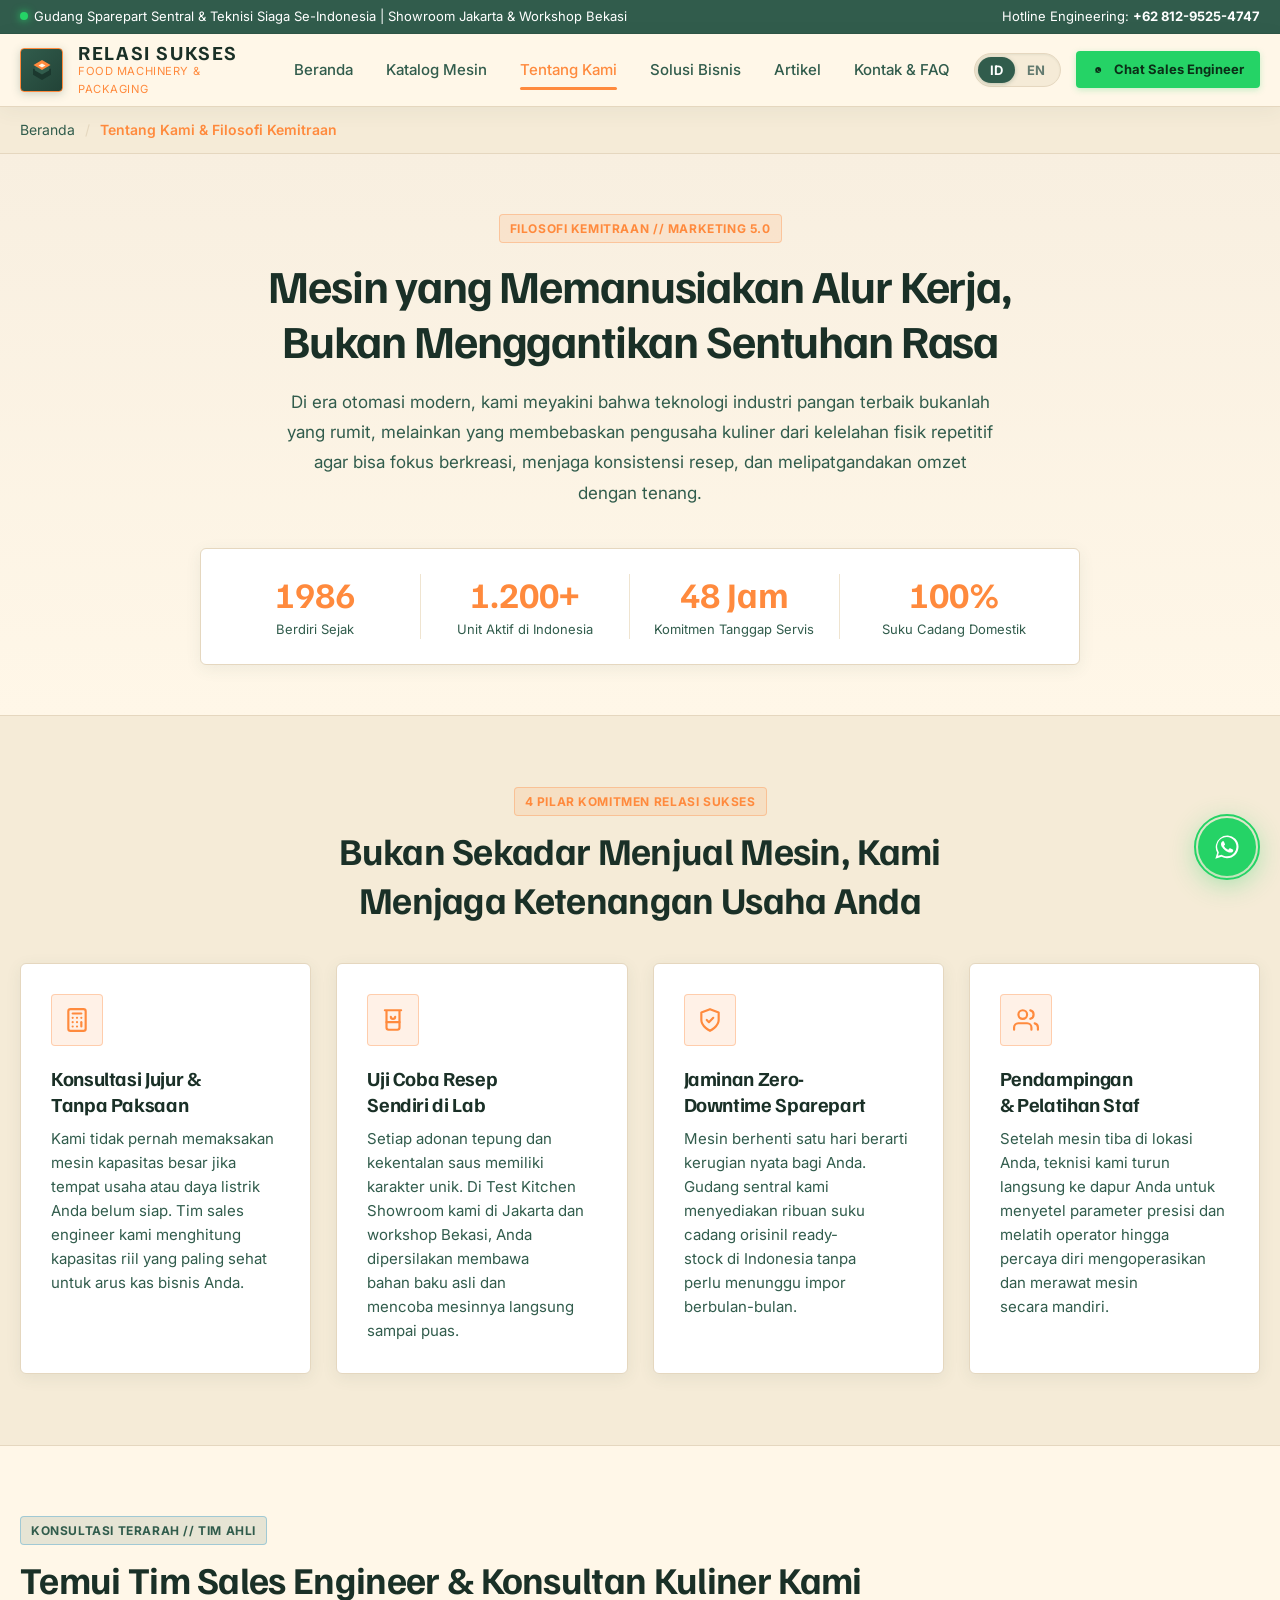
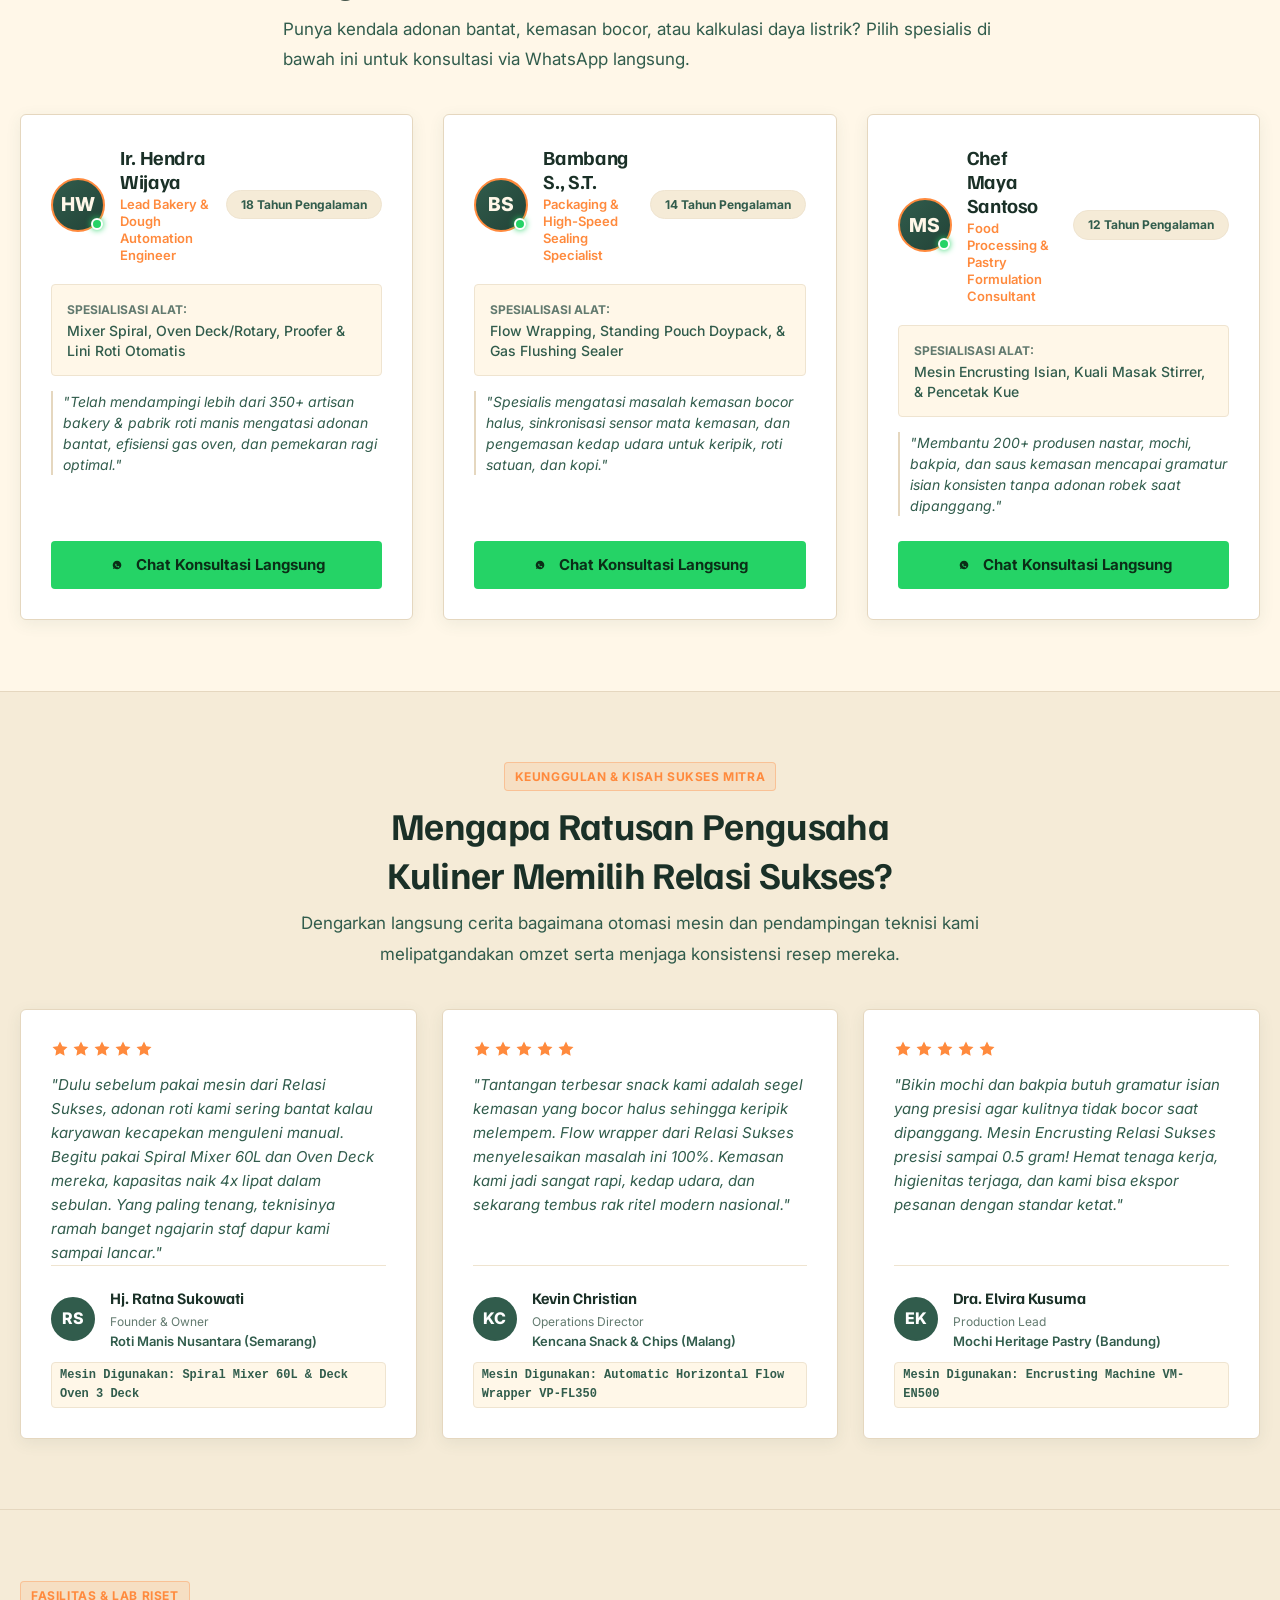
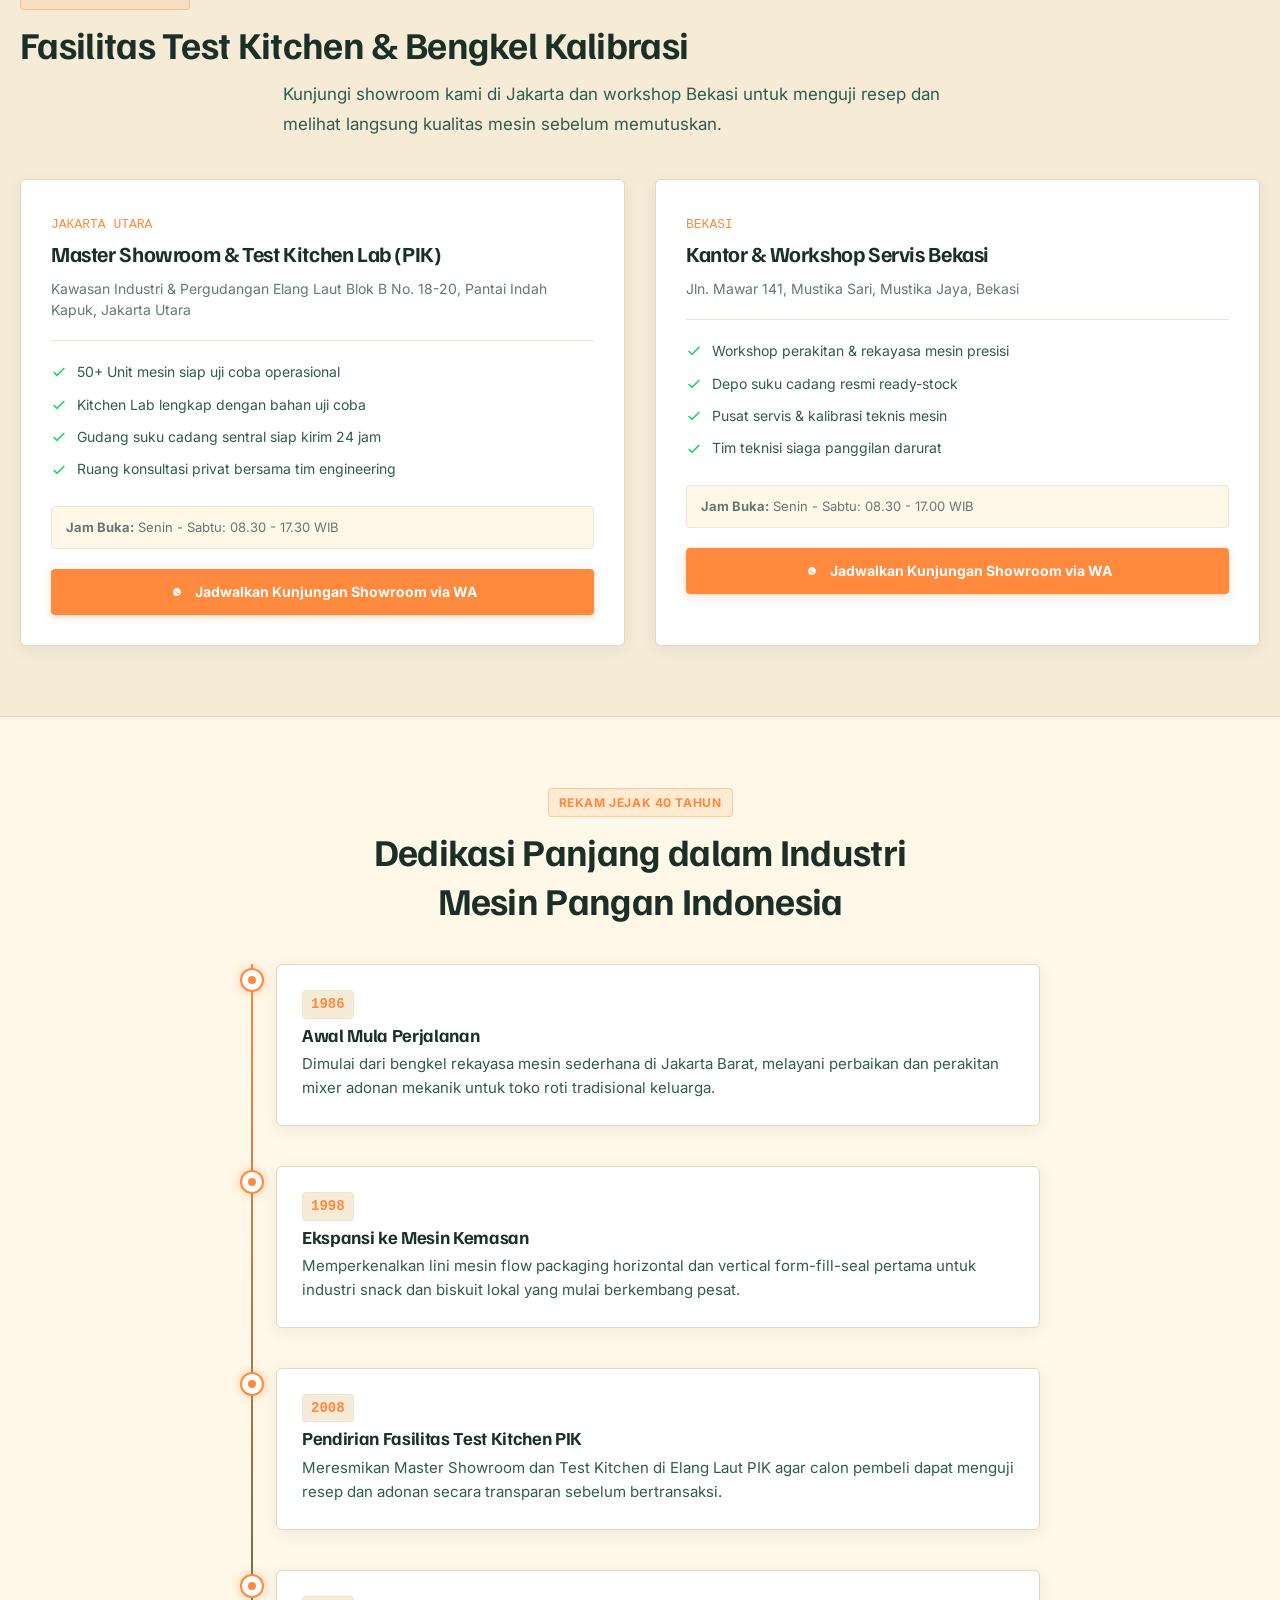
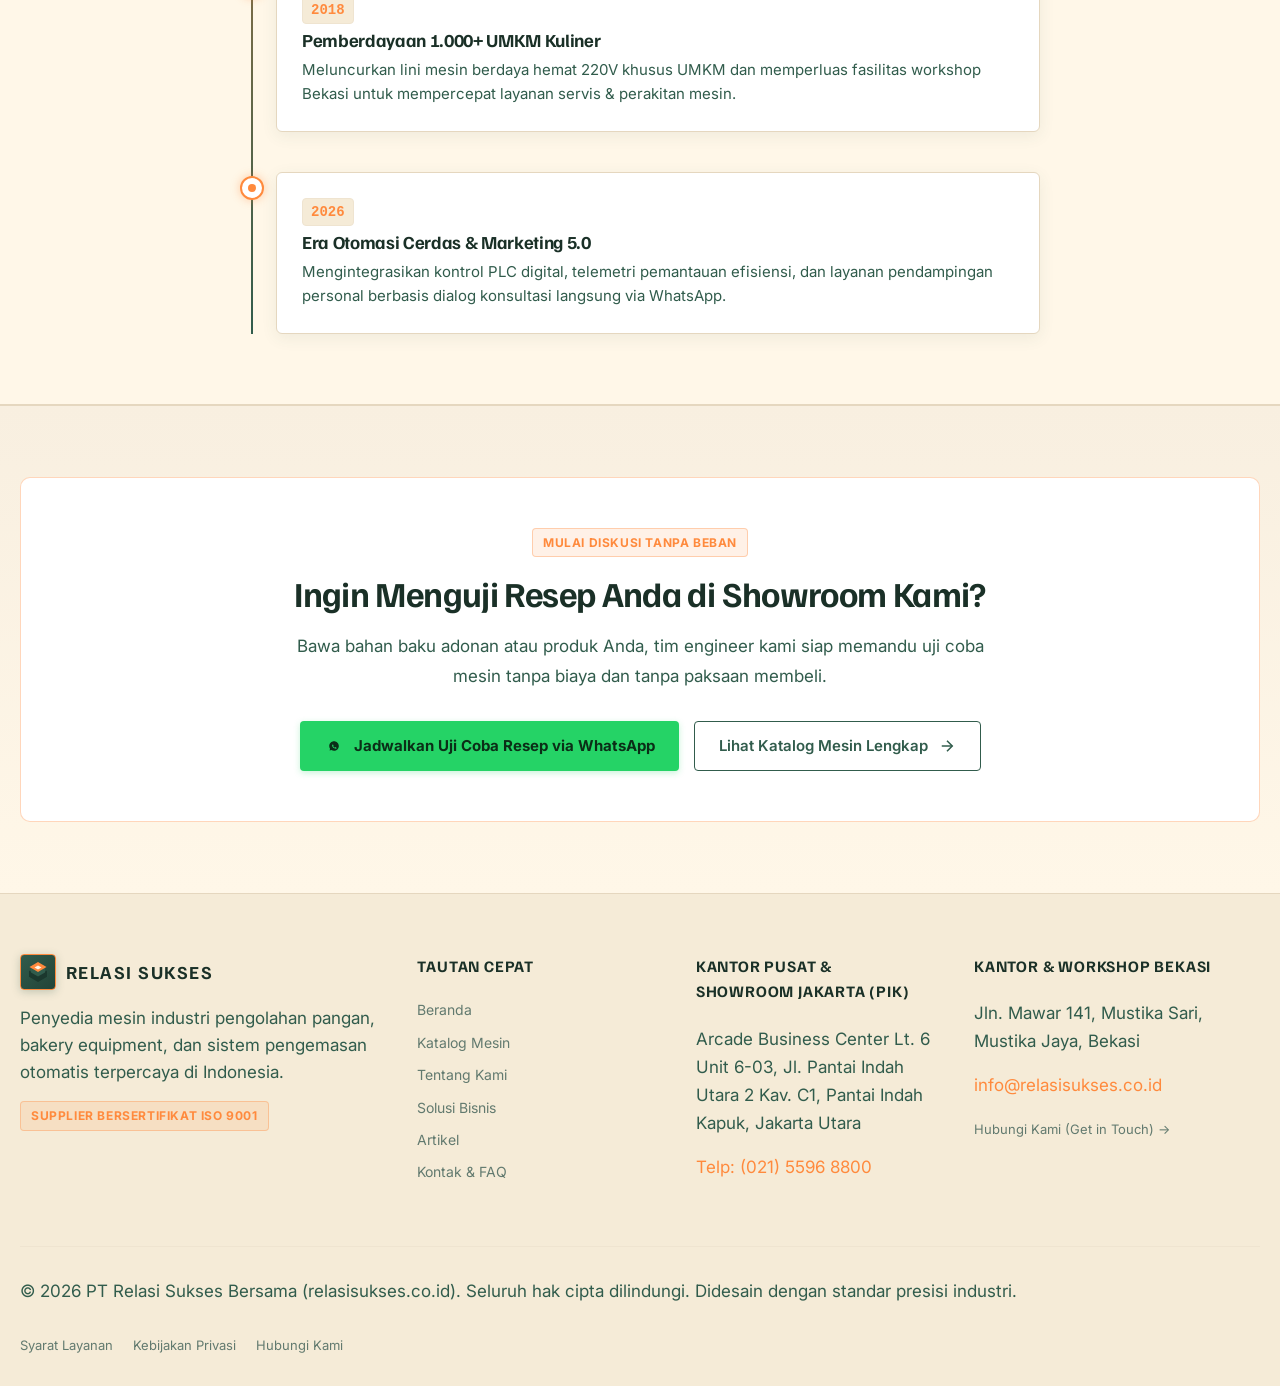
==== commit 03f74fd1: "feat: initialize contact page, dynamic accordion FAQ, and core UI assets" ====
--- a/about.html
+++ b/about.html
@@ -5,7 +5,30 @@
   <meta http-equiv="X-UA-Compatible" content="IE=edge">
   <meta name="viewport" content="width=device-width, initial-scale=1.0">
   <title>Tentang Kami &amp; Filosofi Kemitraan - Relasi Sukses</title>
-  <meta name="description" content="Kenali filosofi kemitraan PT Relasi Sukses Bersama (relasisukses.co.id), direktori tim sales engineer &amp; konsultan kuliner kami, fasilitas test kitchen lab di Jakarta &amp; Surabaya, serta rekam jejak puluhan tahun mendampingi industri pangan Indonesia.">
+  <meta name="description" content="Kenali filosofi kemitraan PT Relasi Sukses Bersama (relasisukses.co.id), direktori tim sales engineer &amp; konsultan kuliner kami, fasilitas test kitchen lab di Jakarta &amp; workshop Bekasi, serta rekam jejak puluhan tahun mendampingi industri pangan Indonesia.">
+  <link rel="canonical" href="https://relasisukses.co.id/about.html">
+  <link rel="alternate" hreflang="id" href="https://relasisukses.co.id/about.html">
+  <link rel="alternate" hreflang="x-default" href="https://relasisukses.co.id/about.html">
+
+  <!-- Open Graph -->
+  <meta property="og:type" content="article">
+  <meta property="og:site_name" content="Relasi Sukses">
+  <meta property="og:locale" content="id_ID">
+  <meta property="og:title" content="Tentang Kami & Filosofi Kemitraan - Relasi Sukses">
+  <meta property="og:description" content="Mendampingi industri pangan Indonesia sejak 1986 dengan prinsip otomasi berkeadilan, test kitchen lab nyata, dan teknisi siap siaga se-Indonesia.">
+  <meta property="og:url" content="https://relasisukses.co.id/about.html">
+  <meta property="og:image" content="https://relasisukses.co.id/images/og-about.jpg">
+
+  <!-- Twitter Card -->
+  <meta name="twitter:card" content="summary_large_image">
+  <meta name="twitter:title" content="Tentang Kami & Rekam Jejak - Relasi Sukses">
+  <meta name="twitter:description" content="Profil perusahaan, tim konsultan sales engineering, dan showroom fasilitas uji coba mesin PT Relasi Sukses Bersama.">
+  <meta name="twitter:image" content="https://relasisukses.co.id/images/og-about.jpg">
+
+  <!-- Favicon Suite -->
+  <link rel="icon" type="image/svg+xml" href="favicon.svg">
+  <link rel="alternate icon" href="favicon.ico">
+  <link rel="apple-touch-icon" href="images/apple-touch-icon.png">
 
   <!-- Google Fonts for High-Craft Industrial Typography -->
   <link rel="preconnect" href="https://fonts.googleapis.com">
@@ -13,10 +36,47 @@
   <link href="https://fonts.googleapis.com/css2?family=Familjen+Grotesk:wght@500;700;800&family=Inter:wght@400;500;600;700&display=swap" rel="stylesheet">
 
   <!-- Stylesheets -->
-  <link rel="stylesheet" href="css/tokens.css">
-  <link rel="stylesheet" href="css/style.css">
-  <link rel="stylesheet" href="css/about.css">
-  <link rel="stylesheet" href="css/whatsapp-widget.css">
+  <link rel="stylesheet" href="css/tokens.css?v=20261021">
+  <link rel="stylesheet" href="css/style.css?v=20261021">
+  <link rel="stylesheet" href="css/about.css?v=20261021">
+  <link rel="stylesheet" href="css/whatsapp-widget.css?v=20261021">
+
+  <!-- Schema.org Structured Data: AboutPage & Breadcrumbs -->
+  <script type="application/ld+json">
+  [
+    {
+      "@context": "https://schema.org",
+      "@type": "AboutPage",
+      "@id": "https://relasisukses.co.id/about.html#webpage",
+      "url": "https://relasisukses.co.id/about.html",
+      "name": "Tentang Kami & Filosofi Kemitraan - Relasi Sukses",
+      "description": "Profil PT Relasi Sukses Bersama, nilai kemitraan, tim ahli, dan fasilitas workshop lab.",
+      "isPartOf": {
+        "@id": "https://relasisukses.co.id/#website"
+      },
+      "about": {
+        "@id": "https://relasisukses.co.id/#organization"
+      },
+      "breadcrumb": {
+        "@type": "BreadcrumbList",
+        "itemListElement": [
+          {
+            "@type": "ListItem",
+            "position": 1,
+            "name": "Beranda",
+            "item": "https://relasisukses.co.id/"
+          },
+          {
+            "@type": "ListItem",
+            "position": 2,
+            "name": "Tentang Kami",
+            "item": "https://relasisukses.co.id/about.html"
+          }
+        ]
+      }
+    }
+  ]
+  </script>
 </head>
 <body>
 
@@ -25,10 +85,10 @@
     <div class="container announcement-inner">
       <div class="status-indicator">
         <span class="status-dot"></span>
-        <span id="top-announcement-text">Gudang Sparepart Sentral &amp; Teknisi Siaga Se-Indonesia | Showroom Jakarta &amp; Surabaya</span>
+        <span id="top-announcement-text">Gudang Sparepart Sentral &amp; Teknisi Siaga Se-Indonesia | Showroom Jakarta &amp; Workshop Bekasi</span>
       </div>
       <div style="display: flex; gap: 15px; align-items: center;">
-        <span>Hotline Engineering: <strong>+62 812-9525-4747</strong></span>
+        <span><span id="top-hotline-label">Hotline Engineering:</span> <strong>+62 812-9525-4747</strong></span>
       </div>
     </div>
   </aside>
@@ -38,8 +98,11 @@
     <div class="container header-main">
       <a href="index.html" class="brand-logo" aria-label="Relasi Sukses Homepage">
         <div class="logo-symbol">
-          <svg viewBox="0 0 24 24" fill="none" stroke="currentColor" stroke-width="2.2" stroke-linecap="round" stroke-linejoin="round">
-            <path d="M12 2L2 7l10 5 10-5-10-5zM2 17l10 5 10-5M2 12l10 5 10-5"/>
+          <svg viewBox="0 0 48 48" fill="none" width="28" height="28">
+            <path d="M24 44L6 33.6V20.8L24 31.2L42 20.8V33.6L24 44Z" fill="#1B382E" />
+            <path d="M24 33L10 24.8V14L24 22.2L38 14V24.8L24 33Z" fill="#315C4C" />
+            <path d="M24 4L7 14L24 23.8L41 14L24 4Z" fill="#FF8A3D" />
+            <polygon points="24,11 31,15 24,19 17,15" fill="#FFF7E8" />
           </svg>
         </div>
         <div class="logo-text">
@@ -172,7 +235,7 @@
         <div class="section-header-block">
           <span class="badge-tag badge-gold" id="facilities-badge">Fasilitas &amp; Lab Riset</span>
           <h2 class="section-heading" id="facilities-title" style="margin-top: 10px;">Test Kitchen Laboratories &amp; Bengkel Kalibrasi</h2>
-          <p class="section-subheading" id="facilities-subtitle">Kunjungi showroom kami di Jakarta dan Surabaya untuk menguji resep dan melihat langsung kualitas mesin sebelum memutuskan.</p>
+          <p class="section-subheading" id="facilities-subtitle">Kunjungi showroom kami di Jakarta dan workshop Bekasi untuk menguji resep dan melihat langsung kualitas mesin sebelum memutuskan.</p>
         </div>
 
         <div class="facilities-grid" id="facilities-grid">
@@ -234,25 +297,28 @@
         <div>
           <div style="display: flex; align-items: center; gap: 10px; margin-bottom: 15px;">
             <div class="logo-symbol" style="width: 36px; height: 36px;">
-              <svg width="20" height="20" viewBox="0 0 24 24" fill="none" stroke="currentColor" stroke-width="2.2">
-                <path d="M12 2L2 7l10 5 10-5-10-5zM2 17l10 5 10-5M2 12l10 5 10-5"/>
+              <svg viewBox="0 0 48 48" fill="none" width="24" height="24">
+                <path d="M24 44L6 33.6V20.8L24 31.2L42 20.8V33.6L24 44Z" fill="#1B382E" />
+                <path d="M24 33L10 24.8V14L24 22.2L38 14V24.8L24 33Z" fill="#315C4C" />
+                <path d="M24 4L7 14L24 23.8L41 14L24 4Z" fill="#FF8A3D" />
+                <polygon points="24,11 31,15 24,19 17,15" fill="#FFF7E8" />
               </svg>
             </div>
             <span class="logo-title" style="font-size: 1.15rem;">RELASI SUKSES</span>
           </div>
           <p id="footer-about-text" style="line-height: 1.6; margin-bottom: 15px;">PT Relasi Sukses Bersama - Penyedia mesin industri pengolahan pangan, bakery equipment, dan sistem pengemasan otomatis terpercaya di Indonesia.</p>
-          <span class="badge-tag badge-gold">ISO 9001 Certified Supplier</span>
+          <span class="badge-tag badge-gold" id="footer-badge-iso">ISO 9001 Certified Supplier</span>
         </div>
 
         <div>
           <div class="footer-col-title" id="footer-quicklinks-title">Tautan Cepat</div>
           <ul class="footer-links-list">
-            <li><a href="index.html#home">Beranda</a></li>
-            <li><a href="products.html">Katalog Mesin</a></li>
-            <li><a href="about.html">Tentang Kami</a></li>
-            <li><a href="solutions.html">Solusi Bisnis</a></li>
-            <li><a href="articles.html">Artikel</a></li>
-            <li><a href="contact.html">Kontak &amp; FAQ</a></li>
+            <li><a href="index.html#home" id="footer-link-home">Beranda</a></li>
+            <li><a href="products.html" id="footer-link-showcase">Katalog Mesin</a></li>
+            <li><a href="about.html" id="footer-link-about">Tentang Kami</a></li>
+            <li><a href="solutions.html" id="footer-link-solutions">Solusi Bisnis</a></li>
+            <li><a href="articles.html" id="footer-link-articles">Artikel</a></li>
+            <li><a href="contact.html" id="footer-link-contact">Kontak &amp; FAQ</a></li>
           </ul>
         </div>
 
@@ -265,10 +331,11 @@
         </div>
 
         <div>
-          <div class="footer-col-title" id="footer-branch-title">Cabang Surabaya</div>
+          <div class="footer-col-title" id="footer-branch-title">Kantor &amp; Workshop Bekasi</div>
           <div class="footer-address-block">
-            <p id="footer-branch-addr">Komplek Rungkut Industri Megah Blok D-12, Surabaya, Jawa Timur 60293</p>
-            <p style="margin-top: 5px; color: var(--accent-gold);">Telp: (031) 843 7200</p>
+            <p id="footer-branch-addr">Jln. Mawar 141, Mustika Sari, Mustika Jaya, Bekasi</p>
+            <p style="margin-top: 5px;"><a href="mailto:info@relasisukses.co.id" style="color: var(--accent-gold);">info@relasisukses.co.id</a></p>
+            <p style="margin-top: 5px;"><a href="https://relasisukses.co.id/get-in-touch/" style="color: var(--text-muted); font-size: 0.8125rem;">Hubungi Kami (Get in Touch) &rarr;</a></p>
           </div>
         </div>
       </div>
@@ -276,8 +343,9 @@
       <div class="footer-bottom-bar">
         <p id="footer-legal-notice">© 2026 PT Relasi Sukses Bersama (relasisukses.co.id). Seluruh hak cipta dilindungi. Didesain dengan standar presisi industri.</p>
         <div style="display: flex; gap: 20px;">
-          <a href="#" class="text-muted" style="font-size: 0.8125rem;" id="footer-privacy-link">Kebijakan Privasi</a>
-          <a href="#" class="text-muted" style="font-size: 0.8125rem;" id="footer-terms-link">Syarat Layanan</a>
+          <a href="https://relasisukses.co.id/legal-notice" class="text-muted" style="font-size: 0.8125rem;" id="footer-terms-link">Legal Notice</a>
+          <a href="https://relasisukses.co.id/privacy" class="text-muted" style="font-size: 0.8125rem;" id="footer-privacy-link">Privacy Policy</a>
+          <a href="https://relasisukses.co.id/get-in-touch/" class="text-muted" style="font-size: 0.8125rem;" id="footer-getintouch-link">Get in Touch</a>
         </div>
       </div>
     </div>
@@ -288,6 +356,6 @@
 
   <!-- Navigation & Application Controller Modules -->
   <script src="js/nav.js"></script>
-  <script type="module" src="js/about-page.js"></script>
+  <script type="module" src="js/about-page.js?v=4"></script>
 </body>
 </html>
--- a/css/style.css
+++ b/css/style.css
@@ -18,7 +18,12 @@
 html {
   font-size: 16px;
   scroll-behavior: smooth;
+  scroll-padding-top: 90px;
   -webkit-text-size-adjust: 100%;
+}
+
+section[id], [id] {
+  scroll-margin-top: 90px;
 }
 
 body {
@@ -281,12 +286,15 @@
 }
 
 .nav-link {
+  display: inline-flex;
+  align-items: center;
   font-size: 0.9375rem;
   font-weight: 500;
   color: var(--text-secondary);
   transition: color var(--transition-fast);
   padding: 8px 4px;
   position: relative;
+  white-space: nowrap;
 }
 
 .nav-link:hover, .nav-link.active {
@@ -297,10 +305,11 @@
   content: "";
   position: absolute;
   bottom: 0;
-  left: 0;
-  width: 100%;
-  height: 2px;
+  left: 4px;
+  right: 4px;
+  height: 2.5px;
   background: var(--accent-gold);
+  border-radius: 2px;
 }
 
 .header-actions {
@@ -468,15 +477,110 @@
 }
 
 /* -------------------------------------------------------------
-   HERO SECTION
+   HERO SECTION & BACKGROUND SLIDESHOW
 ------------------------------------------------------------- */
 .hero-section {
   position: relative;
   padding-top: var(--space-12);
   padding-bottom: var(--space-10);
-  background: linear-gradient(180deg, #F8EFE0 0%, var(--bg-page) 100%);
+  background: var(--bg-page);
   border-bottom: 1px solid var(--border-light);
   overflow: hidden;
+}
+
+/* Background Slideshow Layer */
+.hero-bg-slideshow {
+  position: absolute;
+  top: 0;
+  left: 0;
+  width: 100%;
+  height: 100%;
+  z-index: 0;
+  overflow: hidden;
+  pointer-events: none;
+}
+
+.hero-slide {
+  position: absolute;
+  top: 0;
+  left: 0;
+  width: 100%;
+  height: 100%;
+  background-size: cover;
+  background-position: center;
+  opacity: 0;
+  transition: opacity 1.2s cubic-bezier(0.4, 0, 0.2, 1), transform 9s cubic-bezier(0.25, 1, 0.5, 1);
+  transform: scale(1.06);
+}
+
+.hero-slide.active {
+  opacity: 1;
+  transform: scale(1);
+}
+
+/* Warm Ivory High-Contrast Translucent Overlay */
+.hero-bg-overlay {
+  position: absolute;
+  top: 0;
+  left: 0;
+  width: 100%;
+  height: 100%;
+  background: linear-gradient(
+    135deg,
+    rgba(255, 247, 232, 0.94) 0%,
+    rgba(255, 247, 232, 0.88) 50%,
+    rgba(255, 247, 232, 0.78) 100%
+  );
+  backdrop-filter: blur(1.5px);
+}
+
+.hero-section .container {
+  position: relative;
+  z-index: 2;
+}
+
+.hero-slideshow-nav {
+  display: inline-flex;
+  align-items: center;
+  gap: 8px;
+  background: rgba(255, 255, 255, 0.9);
+  border: 1px solid var(--border-light);
+  padding: 6px 14px;
+  border-radius: var(--radius-pill);
+  box-shadow: var(--shadow-raised);
+  backdrop-filter: blur(8px);
+  margin-top: var(--space-4);
+  width: fit-content;
+  z-index: 3;
+}
+
+.slide-dot {
+  width: 22px;
+  height: 6px;
+  border-radius: var(--radius-pill);
+  background: var(--border-light);
+  transition: all var(--transition-fast);
+  cursor: pointer;
+  border: none;
+  padding: 0;
+}
+
+.slide-dot:hover {
+  background: var(--text-muted);
+}
+
+.slide-dot.active {
+  width: 36px;
+  background: var(--accent-gold);
+}
+
+.slide-label {
+  font-size: 0.75rem;
+  font-weight: 700;
+  color: var(--text-secondary);
+  text-transform: uppercase;
+  letter-spacing: 0.05em;
+  margin-left: 6px;
 }
 
 .hero-grid {
@@ -1241,73 +1345,145 @@
    HIGH-CONVERTING CTA BANNER
 ------------------------------------------------------------- */
 .cta-banner-section {
-  background: linear-gradient(135deg, var(--bg-page-dark) 0%, var(--bg-page) 100%);
-  border-top: 1px solid var(--border-light);
-  border-bottom: 1px solid var(--border-light);
-  padding: var(--space-12) 0;
+  background: var(--bg-page);
+  padding: clamp(40px, 6vw, 72px) 0;
   position: relative;
 }
 
 .cta-banner-box {
-  background: var(--brand-primary);
-  border: 1px solid var(--accent-gold-border);
+  background: linear-gradient(145deg, #1C3D31 0%, #294F40 55%, #18352A 100%);
+  border: 1px solid rgba(255, 138, 61, 0.45);
   border-radius: var(--radius-lg);
-  padding: var(--space-10) var(--space-8);
+  padding: clamp(34px, 5vw, 56px) clamp(20px, 4vw, 48px);
   text-align: center;
-  box-shadow: var(--shadow-raised);
+  box-shadow: 0 16px 40px rgba(26, 48, 39, 0.18), 0 0 0 1px rgba(255, 255, 255, 0.05);
   position: relative;
   overflow: hidden;
   color: #FFFFFF;
 }
 
-.cta-banner-box .cta-banner-title {
-  color: #FFFFFF;
-}
-
-.cta-banner-box .cta-banner-desc {
-  color: #E2ECE7;
-}
-
-.cta-banner-box .cta-office-hours {
-  color: #C0D6CB;
-}
-
+/* Full Tangerine top accent bar running 100% across with bright gradient */
 .cta-banner-box::before {
   content: "";
   position: absolute;
   top: 0;
   left: 0;
-  width: 100%;
+  right: 0;
   height: 4px;
-  background: linear-gradient(90deg, var(--accent-gold) 0%, var(--accent-blue) 100%);
-}
-
-.cta-banner-title {
+  background: linear-gradient(90deg, #FF8A3D 0%, #FFB584 50%, #FF8A3D 100%);
+  box-shadow: 0 1px 8px rgba(255, 138, 61, 0.5);
+}
+
+/* High-contrast badge on dark teal background */
+.cta-banner-box .badge-tag {
+  display: inline-flex;
+  align-items: center;
+  background: rgba(255, 138, 61, 0.25) !important;
+  color: #FFD1A9 !important;
+  border: 1.5px solid #FF8A3D !important;
+  padding: 6px 18px;
+  font-size: 0.8125rem;
+  font-weight: 800;
+  letter-spacing: 0.08em;
+  border-radius: var(--radius-sm);
+  margin-bottom: var(--space-4);
+  text-transform: uppercase;
+  box-shadow: 0 2px 8px rgba(0, 0, 0, 0.2);
+}
+
+.cta-banner-box .cta-banner-title {
   font-family: var(--font-family-display);
-  font-size: 2.25rem;
+  font-size: clamp(1.65rem, 3.2vw, 2.35rem);
   font-weight: 800;
-  color: var(--text-primary);
+  color: #FFFFFF;
+  line-height: 1.25;
   margin-bottom: var(--space-3);
-}
-
-.cta-banner-desc {
-  font-size: 1.0625rem;
-  color: var(--text-secondary);
+  text-wrap: balance;
+}
+
+.cta-banner-box .cta-banner-desc {
+  font-size: clamp(0.9375rem, 1.8vw, 1.0625rem);
+  color: #E2ECE7;
   max-width: 680px;
   margin: 0 auto var(--space-6) auto;
-}
-
-.cta-banner-actions {
+  line-height: 1.65;
+  text-wrap: pretty;
+}
+
+.cta-banner-box .cta-banner-actions {
   display: flex;
   justify-content: center;
+  align-items: center;
   flex-wrap: wrap;
-  gap: var(--space-4);
-  margin-bottom: var(--space-4);
-}
-
-.cta-office-hours {
+  gap: 14px;
+  margin-bottom: var(--space-5);
+}
+
+/* WhatsApp Button inside CTA Banner */
+.cta-banner-box .btn-wa {
+  background: #25D366;
+  color: #072612 !important;
+  font-weight: 700;
+  font-size: 0.9375rem;
+  padding: 13px 26px;
+  border-radius: var(--radius-sm);
+  display: inline-flex;
+  align-items: center;
+  justify-content: center;
+  gap: 10px;
+  text-decoration: none;
+  border: none;
+  box-shadow: 0 4px 14px rgba(0, 0, 0, 0.25);
+  transition: all var(--transition-fast);
+}
+
+.cta-banner-box .btn-wa svg {
+  width: 20px;
+  height: 20px;
+  fill: currentColor;
+}
+
+.cta-banner-box .btn-wa:hover {
+  background: #20BA5A;
+  transform: translateY(-2px);
+  box-shadow: 0 6px 20px rgba(37, 211, 102, 0.4);
+}
+
+/* SECONDARY GHOST BUTTON: Fixed contrast on dark teal background */
+.cta-banner-box .btn-ghost {
+  color: #FFF7E8 !important;
+  border: 1.5px solid rgba(255, 247, 232, 0.6) !important;
+  background: rgba(255, 247, 232, 0.08) !important;
+  font-size: 0.9375rem;
+  padding: 13px 26px;
+  font-weight: 600;
+  border-radius: var(--radius-sm);
+  display: inline-flex;
+  align-items: center;
+  justify-content: center;
+  gap: 8px;
+  cursor: pointer;
+  transition: all var(--transition-fast);
+  box-shadow: 0 2px 8px rgba(0, 0, 0, 0.15);
+}
+
+.cta-banner-box .btn-ghost:hover {
+  background: #FFF7E8 !important;
+  color: #1A3027 !important;
+  border-color: #FFF7E8 !important;
+  transform: translateY(-2px);
+  box-shadow: 0 6px 18px rgba(255, 247, 232, 0.25);
+}
+
+/* Office Hours Pill */
+.cta-banner-box .cta-office-hours {
+  display: inline-block;
   font-size: 0.8125rem;
-  color: var(--text-muted);
+  color: #C0D6CB;
+  background: rgba(0, 0, 0, 0.22);
+  padding: 6px 18px;
+  border-radius: var(--radius-pill);
+  border: 1px solid rgba(255, 255, 255, 0.08);
 }
 
 /* -------------------------------------------------------------
@@ -1743,6 +1919,33 @@
     padding-bottom: 0;
   }
 
+  .announcement-inner {
+    flex-direction: column;
+    text-align: center;
+    gap: 4px;
+    font-size: 0.75rem;
+  }
+
+  .cta-banner-box {
+    padding: 30px 16px !important;
+  }
+
+  .cta-banner-box .cta-banner-title {
+    font-size: 1.5rem !important;
+  }
+
+  .cta-banner-actions {
+    flex-direction: column;
+    width: 100%;
+    gap: 12px;
+  }
+
+  .cta-banner-actions .btn {
+    width: 100% !important;
+    min-height: 48px;
+    justify-content: center;
+  }
+
   /* Safe bottom space to prevent floating WhatsApp overlap */
   body {
     padding-bottom: 20px;
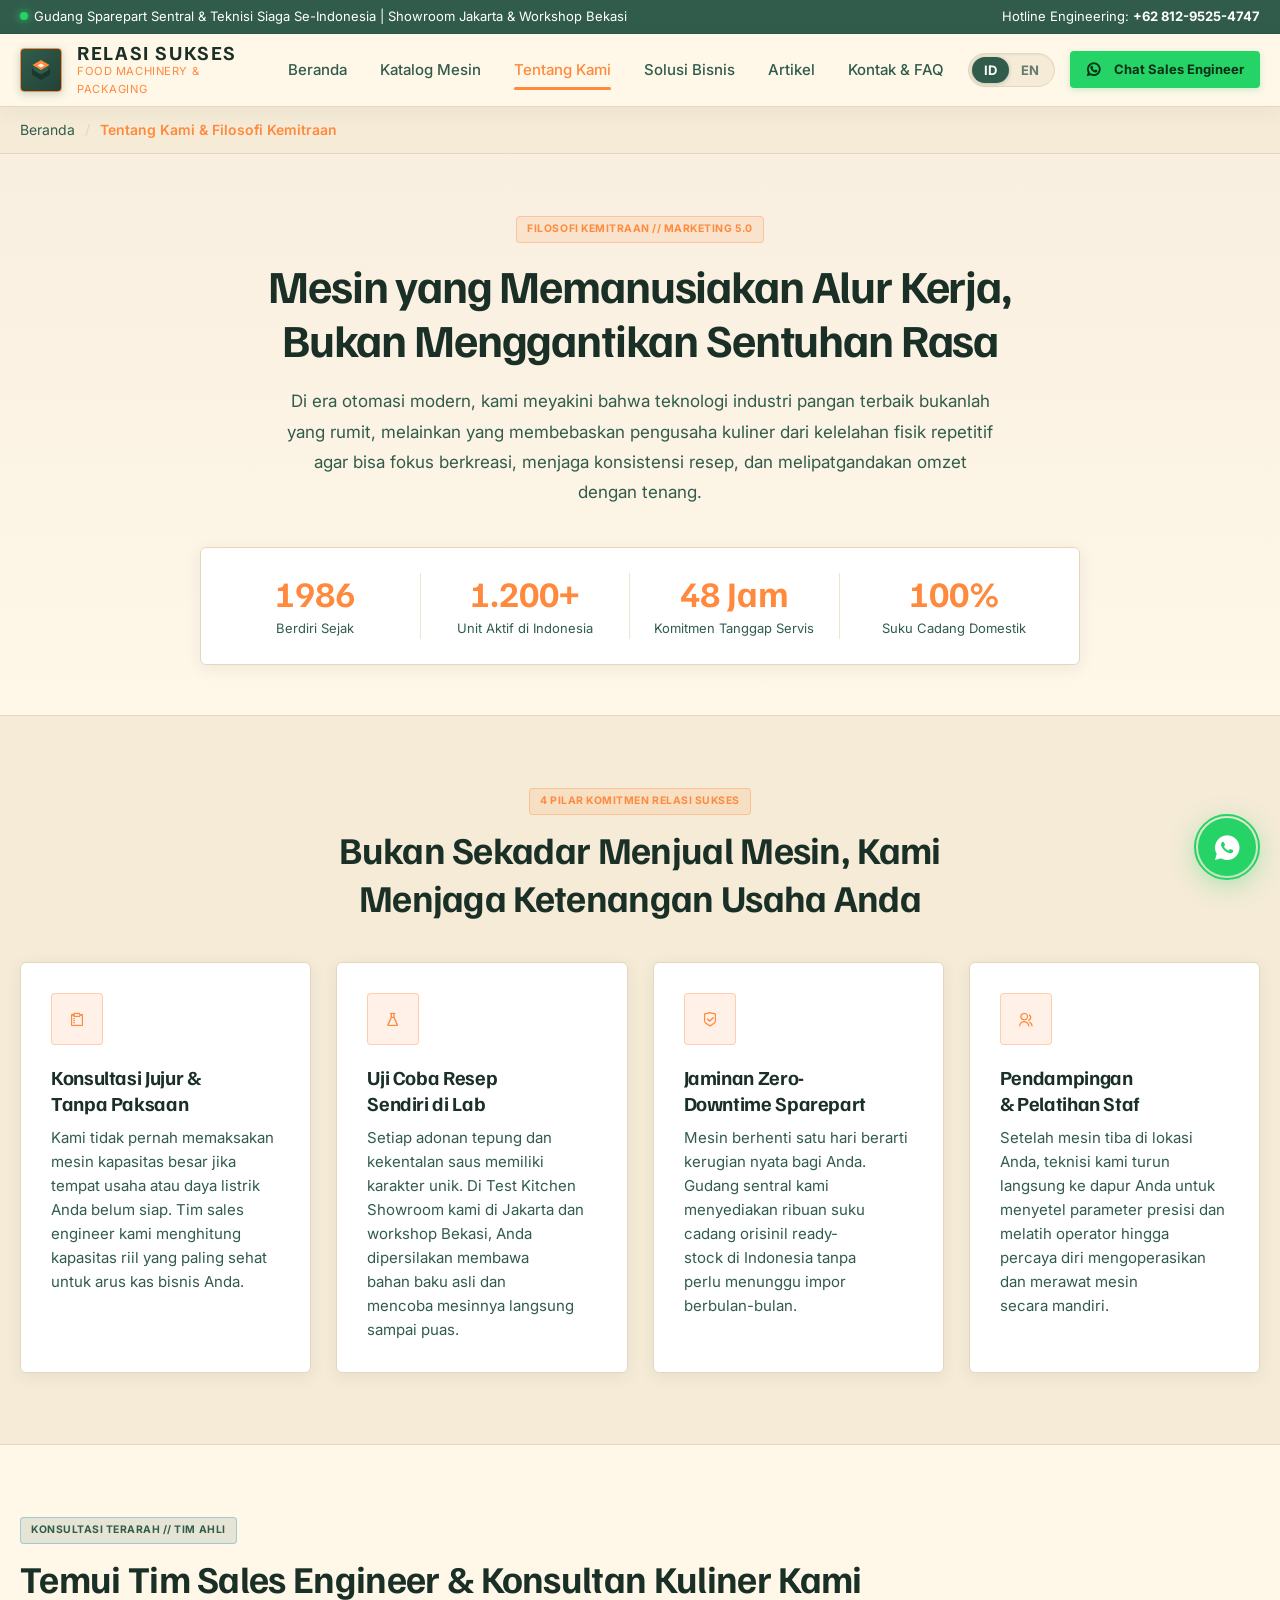
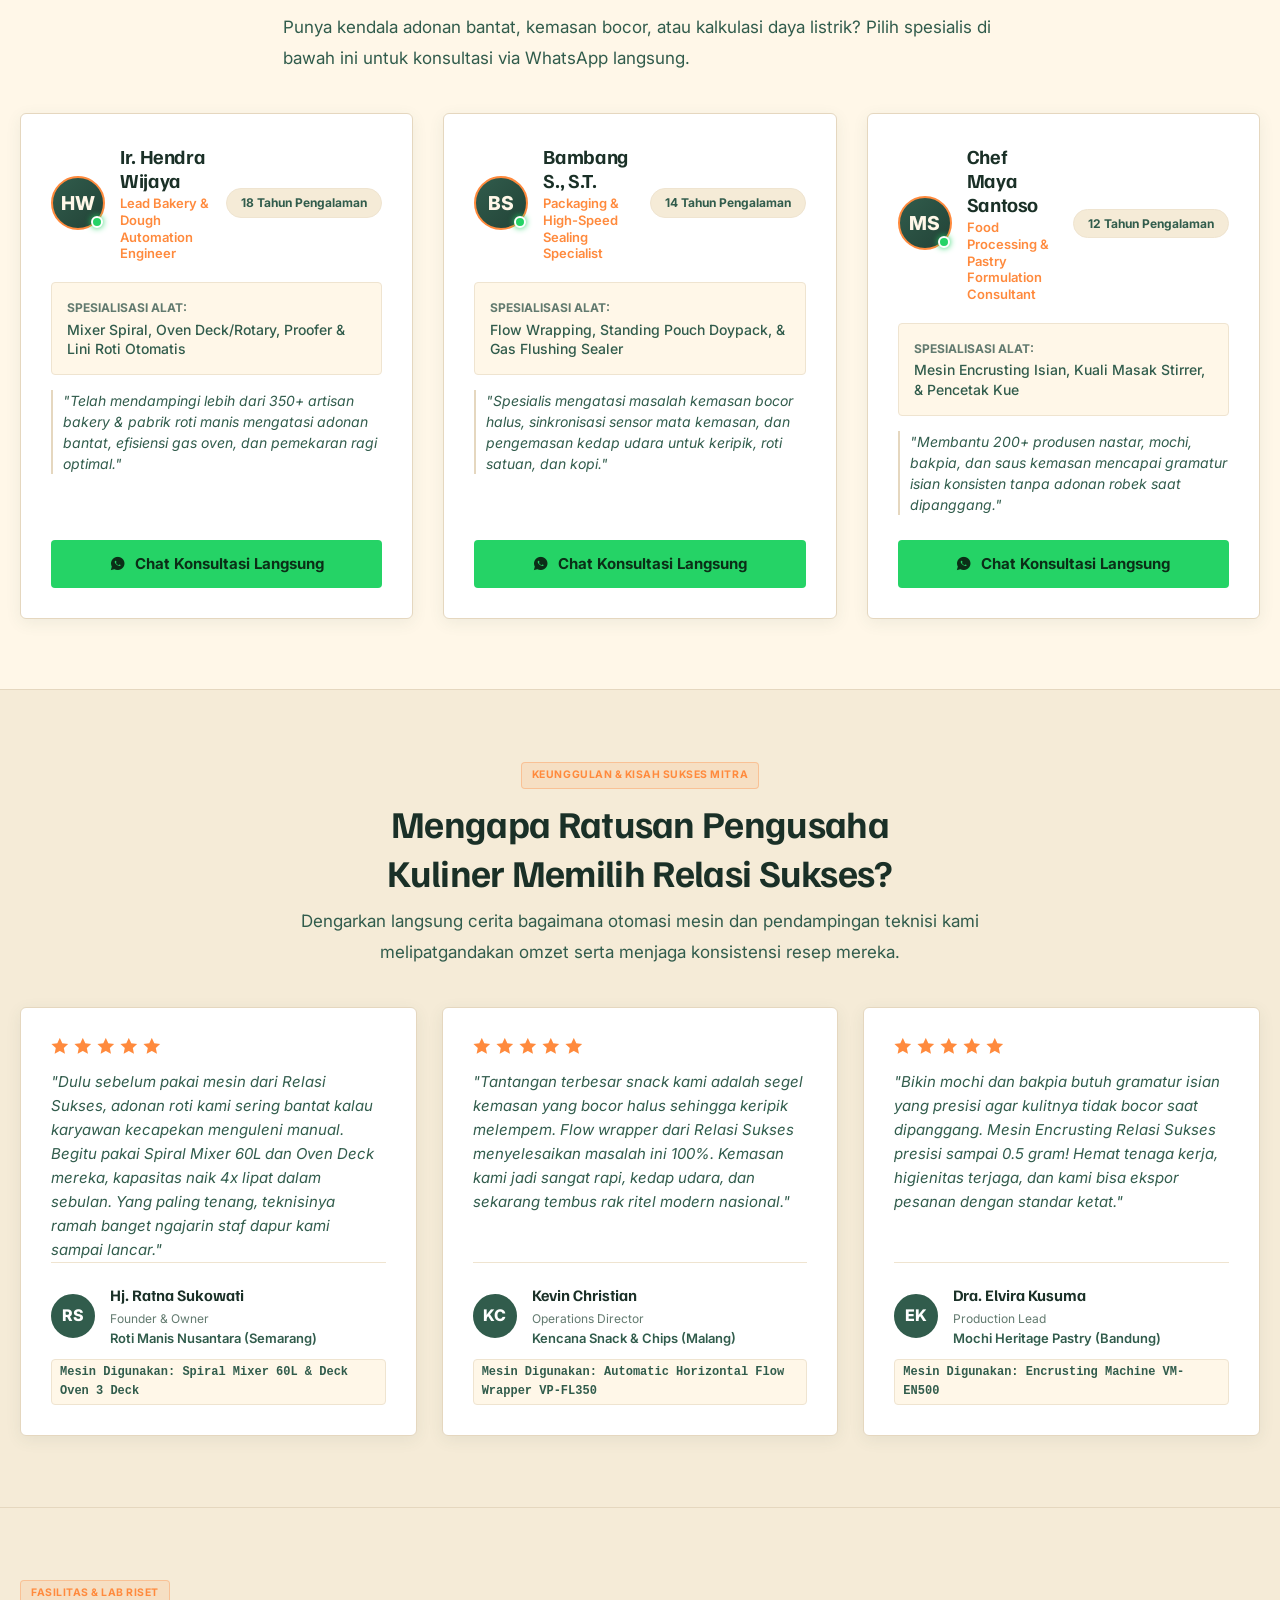
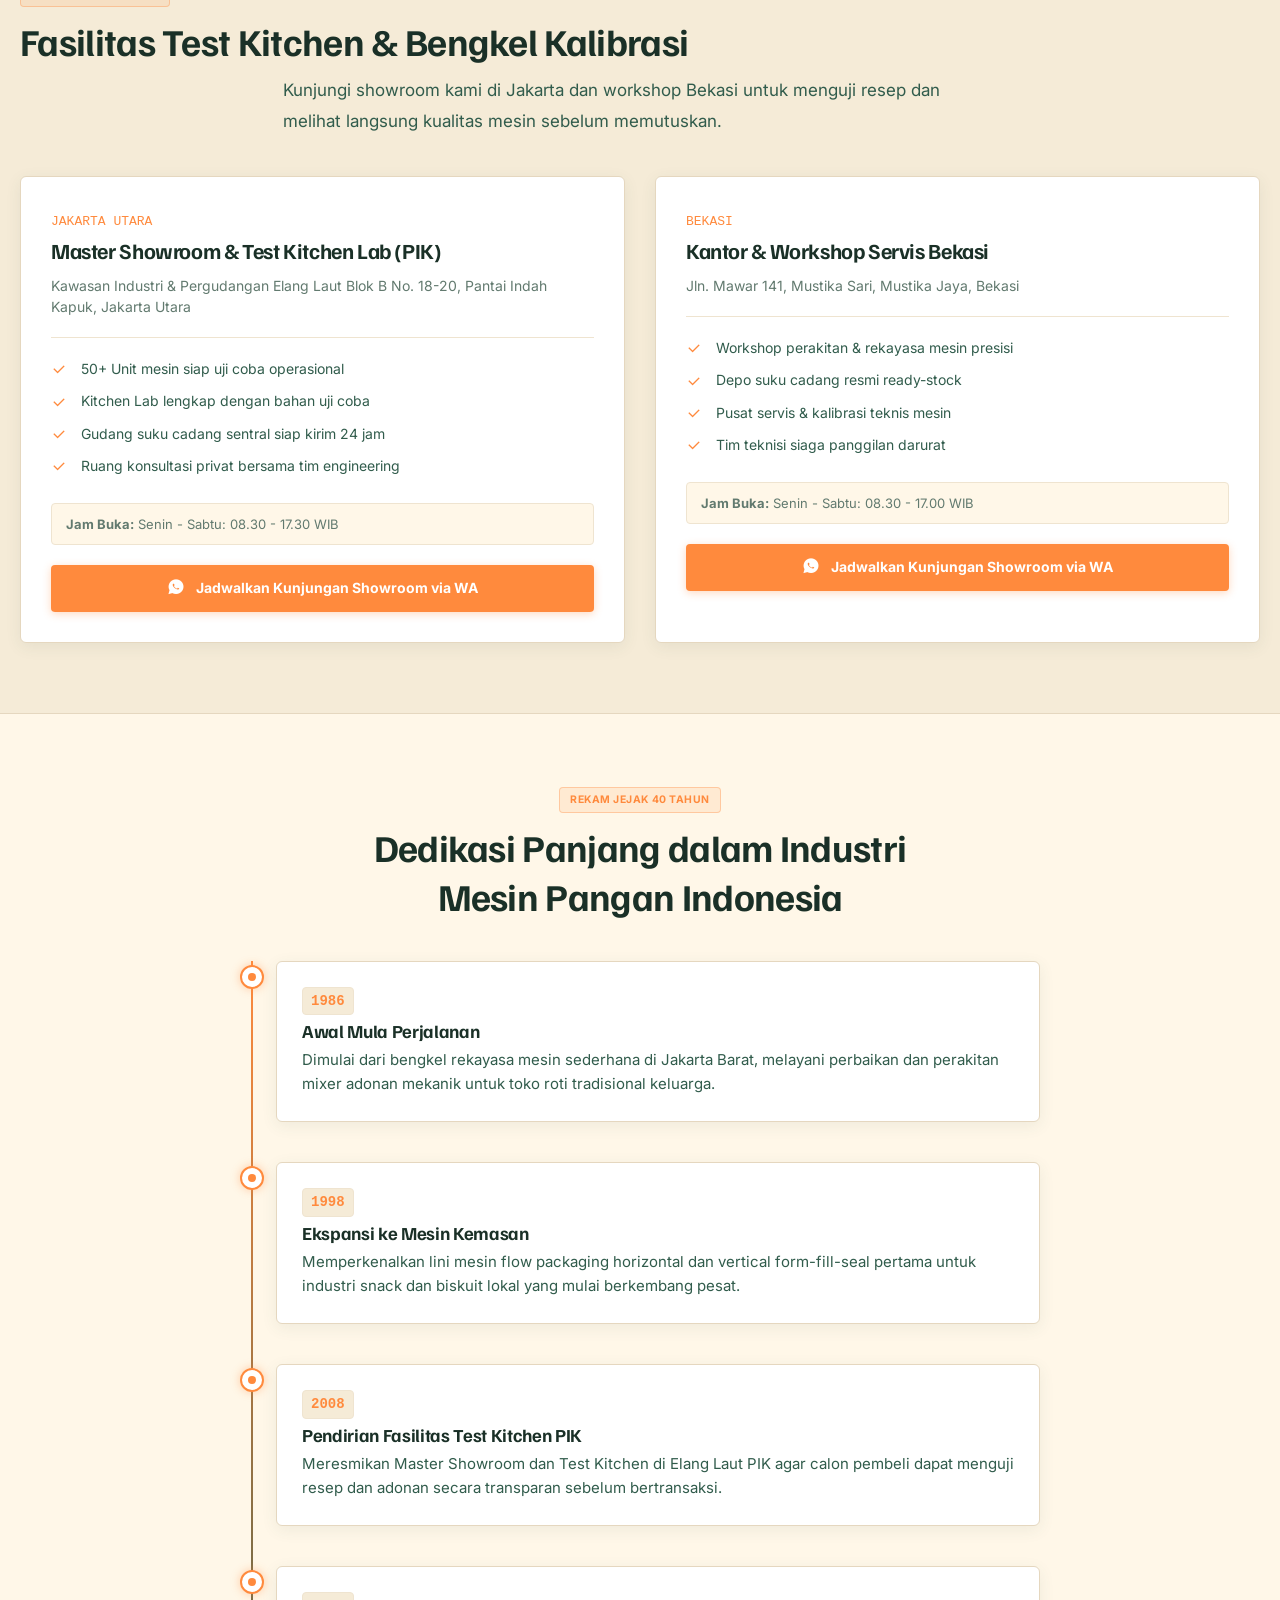
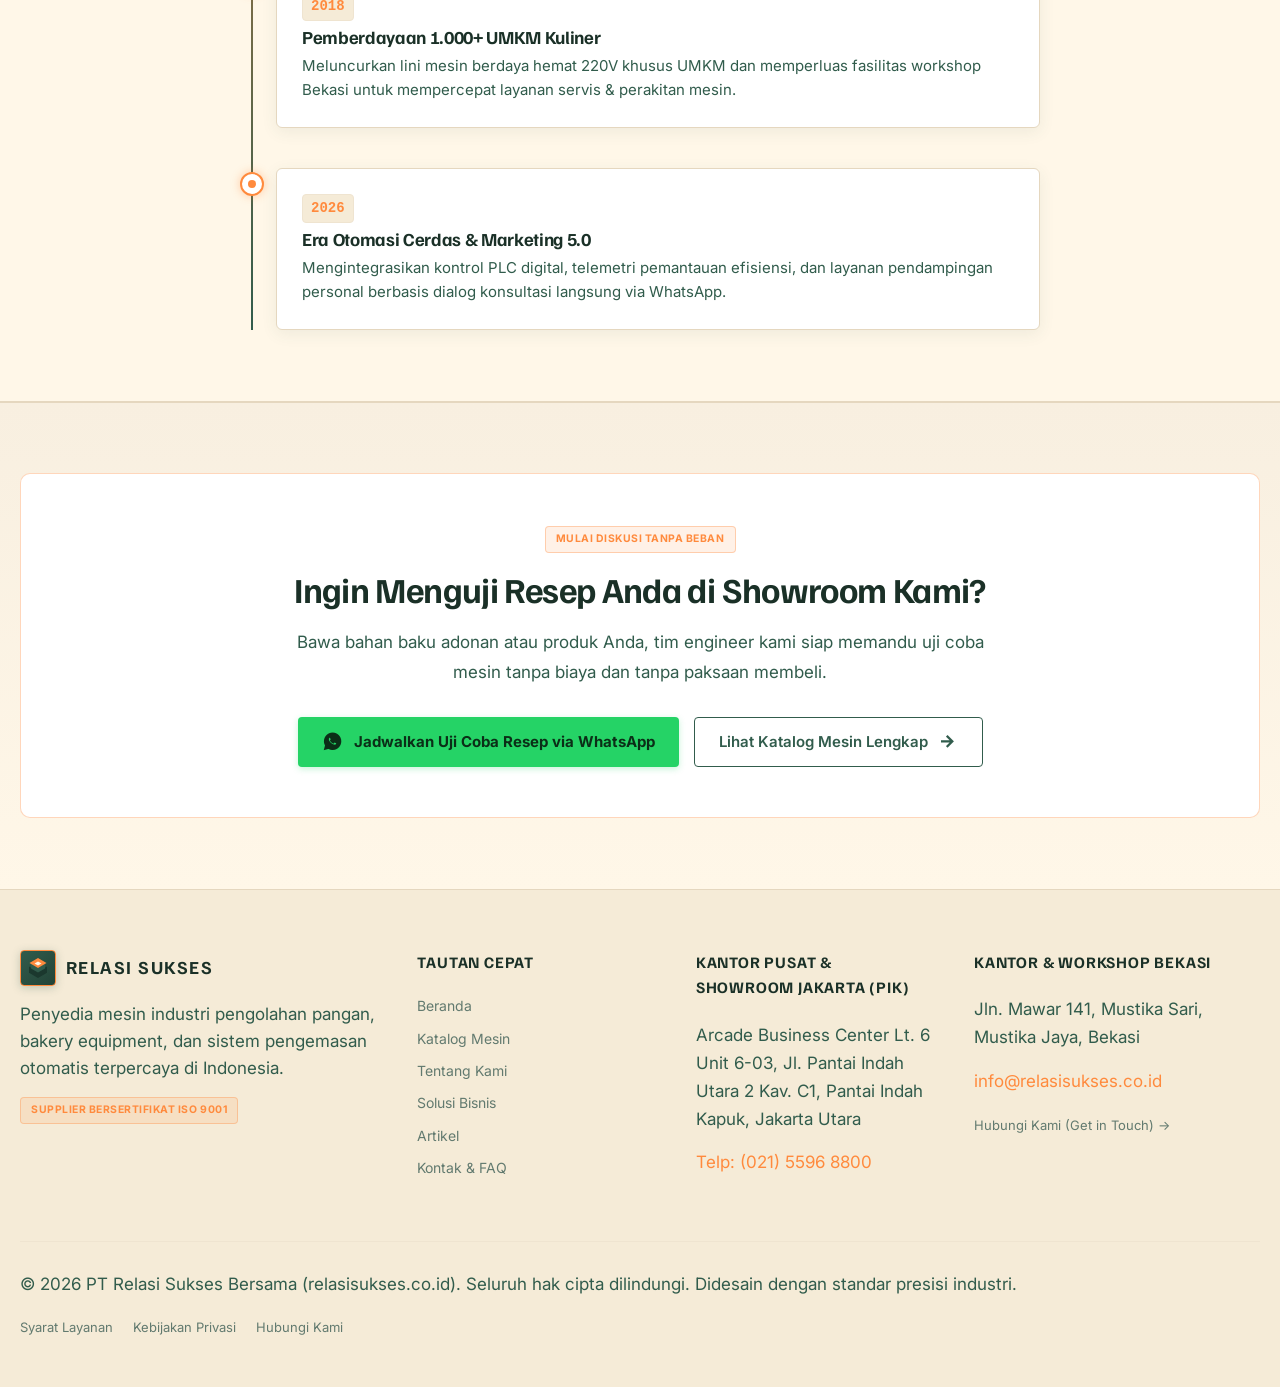
==== commit 0197cd0f: "feat: add solutions page and interactive production simulator functionality" ====
--- a/about.html
+++ b/about.html
@@ -37,6 +37,7 @@
 
   <!-- Stylesheets -->
   <link rel="stylesheet" href="css/tokens.css?v=20261021">
+  <link rel="stylesheet" href="css/remixicon/remixicon.css">
   <link rel="stylesheet" href="css/style.css?v=20261021">
   <link rel="stylesheet" href="css/about.css?v=20261021">
   <link rel="stylesheet" href="css/whatsapp-widget.css?v=20261021">
@@ -131,18 +132,12 @@
         </div>
 
         <a id="nav-wa-btn" href="#" target="_blank" rel="noopener" class="btn btn-wa btn-sm">
-          <svg width="18" height="18" viewBox="0 0 24 24" fill="currentColor">
-            <path d="M12.031 6.172c-3.181 0-5.767 2.586-5.768 5.766-.001 1.298.38 2.27 1.019 3.287l-.582 2.128 2.182-.573c.978.58 1.911.928 3.145.929 3.178 0 5.767-2.587 5.768-5.766.001-3.187-2.575-5.77-5.764-5.771zm3.392 8.244c-.144.405-.837.774-1.17.824-.311.045-.698.034-1.85-.444-1.294-.537-2.13-1.849-2.196-1.936-.064-.087-.521-.692-.521-1.319 0-.626.326-.935.443-1.062.116-.127.255-.159.34-.159.085 0 .17.001.244.005.078.004.183-.029.287.218.106.254.361.88.393.945.032.064.053.14.01.223-.042.085-.064.138-.127.212-.064.074-.134.165-.192.222-.063.064-.13.133-.056.26.074.127.329.544.706.88.486.433.896.568 1.023.632.127.063.201.053.276-.032.074-.085.318-.371.403-.498.085-.127.17-.106.286-.064.116.043.742.35.869.414.127.064.212.095.244.148.031.053.031.307-.113.712z"/>
-          </svg>
+          <i class="ri-whatsapp-line"></i>
           <span id="nav-wa-text">Chat Sales Engineer</span>
         </a>
 
         <button type="button" class="mobile-menu-btn" id="mobile-menu-btn" aria-label="Open mobile menu">
-          <svg width="24" height="24" viewBox="0 0 24 24" fill="none" stroke="currentColor" stroke-width="2">
-            <line x1="3" y1="12" x2="21" y2="12"></line>
-            <line x1="3" y1="6" x2="21" y2="6"></line>
-            <line x1="3" y1="18" x2="21" y2="18"></line>
-          </svg>
+          <i class="ri-menu-line" style="font-size: 1.5rem;"></i>
         </button>
       </div>
     </div>
@@ -272,17 +267,12 @@
 
           <div style="display: flex; gap: 15px; justify-content: center; flex-wrap: wrap;">
             <a id="cta-wa-btn" href="#" target="_blank" rel="noopener" class="btn btn-wa btn-lg">
-              <svg width="20" height="20" viewBox="0 0 24 24" fill="currentColor">
-                <path d="M12.031 6.172c-3.181 0-5.767 2.586-5.768 5.766-.001 1.298.38 2.27 1.019 3.287l-.582 2.128 2.182-.573c.978.58 1.911.928 3.145.929 3.178 0 5.767-2.587 5.768-5.766.001-3.187-2.575-5.77-5.764-5.771zm3.392 8.244c-.144.405-.837.774-1.17.824-.311.045-.698.034-1.85-.444-1.294-.537-2.13-1.849-2.196-1.936-.064-.087-.521-.692-.521-1.319 0-.626.326-.935.443-1.062.116-.127.255-.159.34-.159.085 0 .17.001.244.005.078.004.183-.029.287.218.106.254.361.88.393.945.032.064.053.14.01.223-.042.085-.064.138-.127.212-.064.074-.134.165-.192.222-.063.064-.13.133-.056.26.074.127.329.544.706.88.486.433.896.568 1.023.632.127.063.201.053.276-.032.074-.085.318-.371.403-.498.085-.127.17-.106.286-.064.116.043.742.35.869.414.127.064.212.095.244.148.031.053.031.307-.113.712z"/>
-              </svg>
+              <i class="ri-whatsapp-fill" style="font-size: 1.25rem;"></i>
               <span id="cta-wa-text">Jadwalkan Uji Coba Resep via WhatsApp</span>
             </a>
             <a id="cta-catalog-btn" href="products.html" class="btn btn-ghost btn-lg">
               <span id="cta-catalog-text">Lihat Katalog Mesin Lengkap</span>
-              <svg width="18" height="18" viewBox="0 0 24 24" fill="none" stroke="currentColor" stroke-width="2">
-                <line x1="5" y1="12" x2="19" y2="12"></line>
-                <polyline points="12 5 19 12 12 19"></polyline>
-              </svg>
+              <i class="ri-arrow-right-line"></i>
             </a>
           </div>
         </div>
@@ -342,10 +332,10 @@
 
       <div class="footer-bottom-bar">
         <p id="footer-legal-notice">© 2026 PT Relasi Sukses Bersama (relasisukses.co.id). Seluruh hak cipta dilindungi. Didesain dengan standar presisi industri.</p>
-        <div style="display: flex; gap: 20px;">
-          <a href="https://relasisukses.co.id/legal-notice" class="text-muted" style="font-size: 0.8125rem;" id="footer-terms-link">Legal Notice</a>
-          <a href="https://relasisukses.co.id/privacy" class="text-muted" style="font-size: 0.8125rem;" id="footer-privacy-link">Privacy Policy</a>
-          <a href="https://relasisukses.co.id/get-in-touch/" class="text-muted" style="font-size: 0.8125rem;" id="footer-getintouch-link">Get in Touch</a>
+        <div class="footer-legal-links">
+          <a href="terms.html" class="text-muted" style="font-size: 0.8125rem;" id="footer-terms-link">Syarat Layanan</a>
+          <a href="privacy.html" class="text-muted" style="font-size: 0.8125rem;" id="footer-privacy-link">Kebijakan Privasi</a>
+          <a href="contact.html" class="text-muted" style="font-size: 0.8125rem;" id="footer-getintouch-link">Hubungi Kami</a>
         </div>
       </div>
     </div>
@@ -356,6 +346,6 @@
 
   <!-- Navigation & Application Controller Modules -->
   <script src="js/nav.js"></script>
-  <script type="module" src="js/about-page.js?v=4"></script>
+  <script type="module" src="js/about-page.js?v=5"></script>
 </body>
 </html>
--- a/css/style.css
+++ b/css/style.css
@@ -4,12 +4,33 @@
  */
 
 @import url("./tokens.css");
+@import url("./remixicon/remixicon.css");
 @import url("./whatsapp-widget.css");
+
+/* -------------------------------------------------------------
+   REMIX ICON GLOBAL INTEGRATION
+------------------------------------------------------------- */
+[class^="ri-"],
+[class*=" ri-"] {
+  display: inline-flex;
+  align-items: center;
+  justify-content: center;
+  line-height: 1;
+  vertical-align: -0.15em;
+}
+
+.btn [class^="ri-"],
+.btn [class*=" ri-"] {
+  font-size: 1.2em;
+  margin-right: 2px;
+}
 
 /* -------------------------------------------------------------
    RESET & BASE STYLES
 ------------------------------------------------------------- */
-*, *::before, *::after {
+*,
+*::before,
+*::after {
   box-sizing: border-box;
   margin: 0;
   padding: 0;
@@ -22,7 +43,8 @@
   -webkit-text-size-adjust: 100%;
 }
 
-section[id], [id] {
+section[id],
+[id] {
   scroll-margin-top: 90px;
 }
 
@@ -33,7 +55,7 @@
   font-size: 1rem;
   line-height: 1.6;
   overflow-x: hidden;
-  background-image: 
+  background-image:
     radial-gradient(circle at 10% 20%, rgba(245, 235, 215, 0.7) 0%, transparent 40%),
     radial-gradient(circle at 90% 80%, rgba(245, 235, 215, 0.6) 0%, transparent 45%),
     linear-gradient(rgba(49, 92, 76, 0.04) 1px, transparent 1px),
@@ -54,12 +76,16 @@
   outline: none;
 }
 
-button:focus-visible, a:focus-visible, input:focus-visible, select:focus-visible {
+button:focus-visible,
+a:focus-visible,
+input:focus-visible,
+select:focus-visible {
   outline: 2px solid var(--accent-gold);
   outline-offset: 2px;
 }
 
-img, svg {
+img,
+svg {
   display: block;
   max-width: 100%;
 }
@@ -67,7 +93,12 @@
 /* -------------------------------------------------------------
    PROPORTIONAL TYPOGRAPHY & VERTICAL RHYTHM (UI/UX PRO MAX)
 ------------------------------------------------------------- */
-h1, h2, h3, h4, h5, h6 {
+h1,
+h2,
+h3,
+h4,
+h5,
+h6 {
   font-family: var(--font-family-display);
   color: var(--text-primary);
   font-weight: 700;
@@ -133,17 +164,28 @@
   padding-bottom: var(--space-section);
 }
 
-.text-gold { color: var(--accent-gold); }
-.text-blue { color: var(--accent-blue); }
-.text-green { color: var(--accent-green-bright); }
-.text-muted { color: var(--text-muted); }
+.text-gold {
+  color: var(--accent-gold);
+}
+
+.text-blue {
+  color: var(--accent-blue);
+}
+
+.text-green {
+  color: var(--accent-green-bright);
+}
+
+.text-muted {
+  color: var(--text-muted);
+}
 
 .badge-tag {
   display: inline-flex;
   align-items: center;
   gap: var(--space-1);
   padding: 4px 10px;
-  font-size: 0.75rem;
+  font-size: 0.65rem;
   font-weight: 700;
   text-transform: uppercase;
   letter-spacing: 0.05em;
@@ -220,8 +262,17 @@
 }
 
 @keyframes pulse-dot {
-  0%, 100% { opacity: 1; transform: scale(1); }
-  50% { opacity: 0.5; transform: scale(0.85); }
+
+  0%,
+  100% {
+    opacity: 1;
+    transform: scale(1);
+  }
+
+  50% {
+    opacity: 0.5;
+    transform: scale(0.85);
+  }
 }
 
 .header-main {
@@ -297,7 +348,8 @@
   white-space: nowrap;
 }
 
-.nav-link:hover, .nav-link.active {
+.nav-link:hover,
+.nav-link.active {
   color: var(--accent-gold);
 }
 
@@ -525,12 +577,10 @@
   left: 0;
   width: 100%;
   height: 100%;
-  background: linear-gradient(
-    135deg,
-    rgba(255, 247, 232, 0.94) 0%,
-    rgba(255, 247, 232, 0.88) 50%,
-    rgba(255, 247, 232, 0.78) 100%
-  );
+  background: linear-gradient(135deg,
+      rgba(255, 247, 232, 0.94) 0%,
+      rgba(255, 247, 232, 0.88) 50%,
+      rgba(255, 247, 232, 0.78) 100%);
   backdrop-filter: blur(1.5px);
 }
 
@@ -666,7 +716,7 @@
 .art-grid {
   position: absolute;
   inset: 0;
-  background-image: 
+  background-image:
     linear-gradient(rgba(49, 92, 76, 0.06) 1px, transparent 1px),
     linear-gradient(90deg, rgba(49, 92, 76, 0.06) 1px, transparent 1px);
   background-size: 20px 20px;
@@ -908,6 +958,7 @@
   .showcase-grid {
     grid-template-columns: minmax(0, 1fr);
   }
+
   .header-main {
     height: auto;
     padding-top: var(--space-3);
@@ -915,11 +966,13 @@
     flex-wrap: wrap;
     gap: var(--space-2);
   }
+
   .header-actions {
     flex-wrap: wrap;
     gap: 8px;
     justify-content: flex-end;
   }
+
   .header-actions .btn {
     padding: 6px 10px;
     font-size: 0.75rem;
@@ -943,7 +996,7 @@
   width: 100%;
 }
 
-.product-card > div {
+.product-card>div {
   width: 100%;
   min-width: 0;
   box-sizing: border-box;
@@ -1015,9 +1068,32 @@
   color: var(--accent-gold);
 }
 
+.product-thumb-img {
+  width: 100%;
+  height: 100%;
+  object-fit: cover;
+  display: block;
+  transition: transform var(--transition-normal);
+}
+
+.product-card:hover .product-thumb-img {
+  transform: scale(1.05);
+}
+
+.layer3-visual-img {
+  width: 100%;
+  height: 100%;
+  max-height: 420px;
+  object-fit: cover;
+  border-radius: var(--radius-md);
+  border: 1px solid var(--border-light);
+  display: block;
+  box-shadow: var(--shadow-card);
+}
+
 .product-title {
   font-family: var(--font-family-display);
-  font-size: 1.15rem;
+  font-size: 1.25rem;
   font-weight: 700;
   line-height: 1.3;
   color: var(--text-primary);
@@ -1537,11 +1613,36 @@
 .footer-bottom-bar {
   border-top: 1px solid var(--border-subtle);
   padding-top: var(--space-6);
+  padding-bottom: var(--space-4);
   display: flex;
   justify-content: space-between;
   align-items: center;
   flex-wrap: wrap;
-  gap: var(--space-3);
+  gap: var(--space-4);
+}
+
+.footer-bottom-bar p {
+  margin: 0;
+  line-height: 1.5;
+  display: flex;
+  align-items: center;
+}
+
+.footer-legal-links {
+  display: flex;
+  align-items: center;
+  gap: 20px;
+}
+
+.footer-legal-links a {
+  display: inline-flex;
+  align-items: center;
+  line-height: 1.5;
+  transition: color var(--transition-fast);
+}
+
+.footer-legal-links a:hover {
+  color: var(--accent-gold);
 }
 
 /* -------------------------------------------------------------
@@ -1629,7 +1730,8 @@
   font-size: 0.875rem;
 }
 
-.modal-specs-table th, .modal-specs-table td {
+.modal-specs-table th,
+.modal-specs-table td {
   padding: 10px 14px;
   text-align: left;
   border-bottom: 1px solid var(--border-subtle);
@@ -1722,6 +1824,7 @@
     grid-template-columns: 1fr;
     gap: var(--space-8);
   }
+
   .footer-grid {
     grid-template-columns: 1fr 1fr;
     gap: var(--space-8);
@@ -1776,6 +1879,7 @@
       opacity: 0;
       transform: translateY(-8px);
     }
+
     to {
       opacity: 1;
       transform: translateY(0);
@@ -1950,4 +2054,4 @@
   body {
     padding-bottom: 20px;
   }
-}
+}
